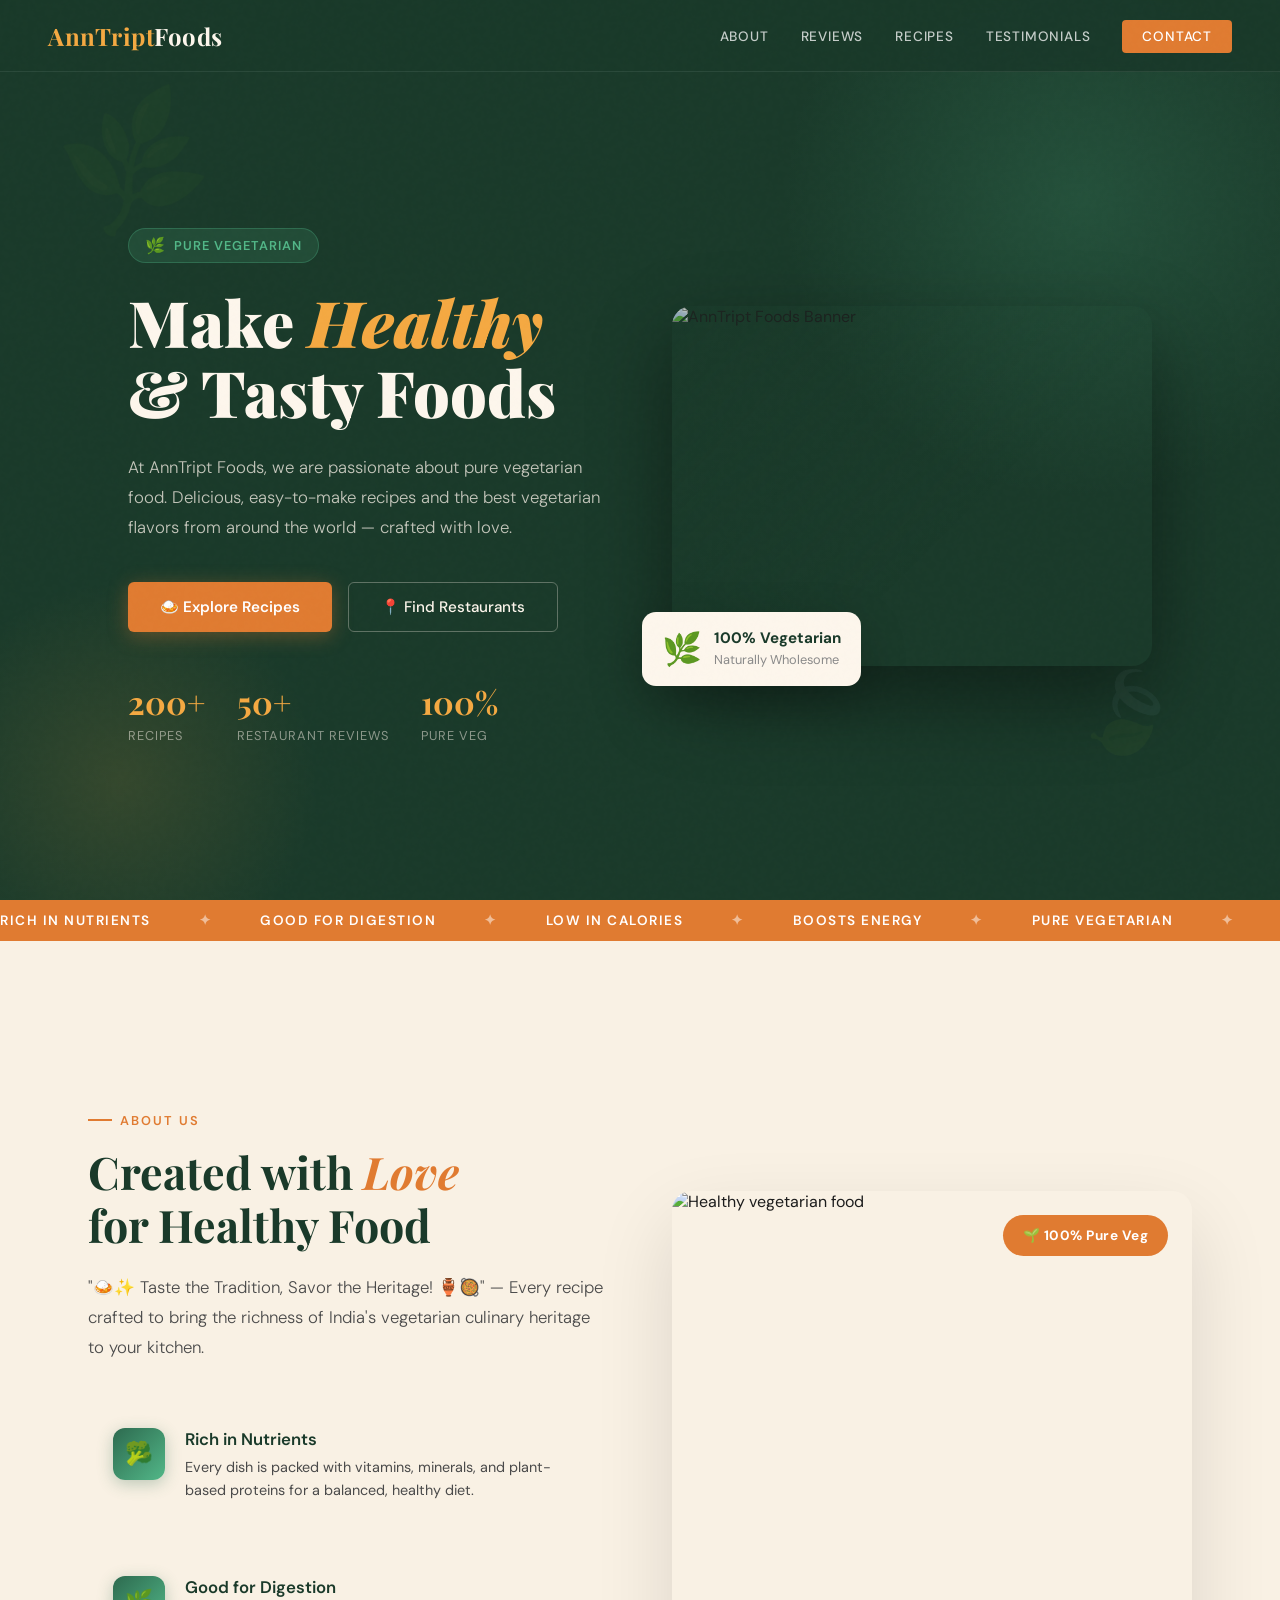
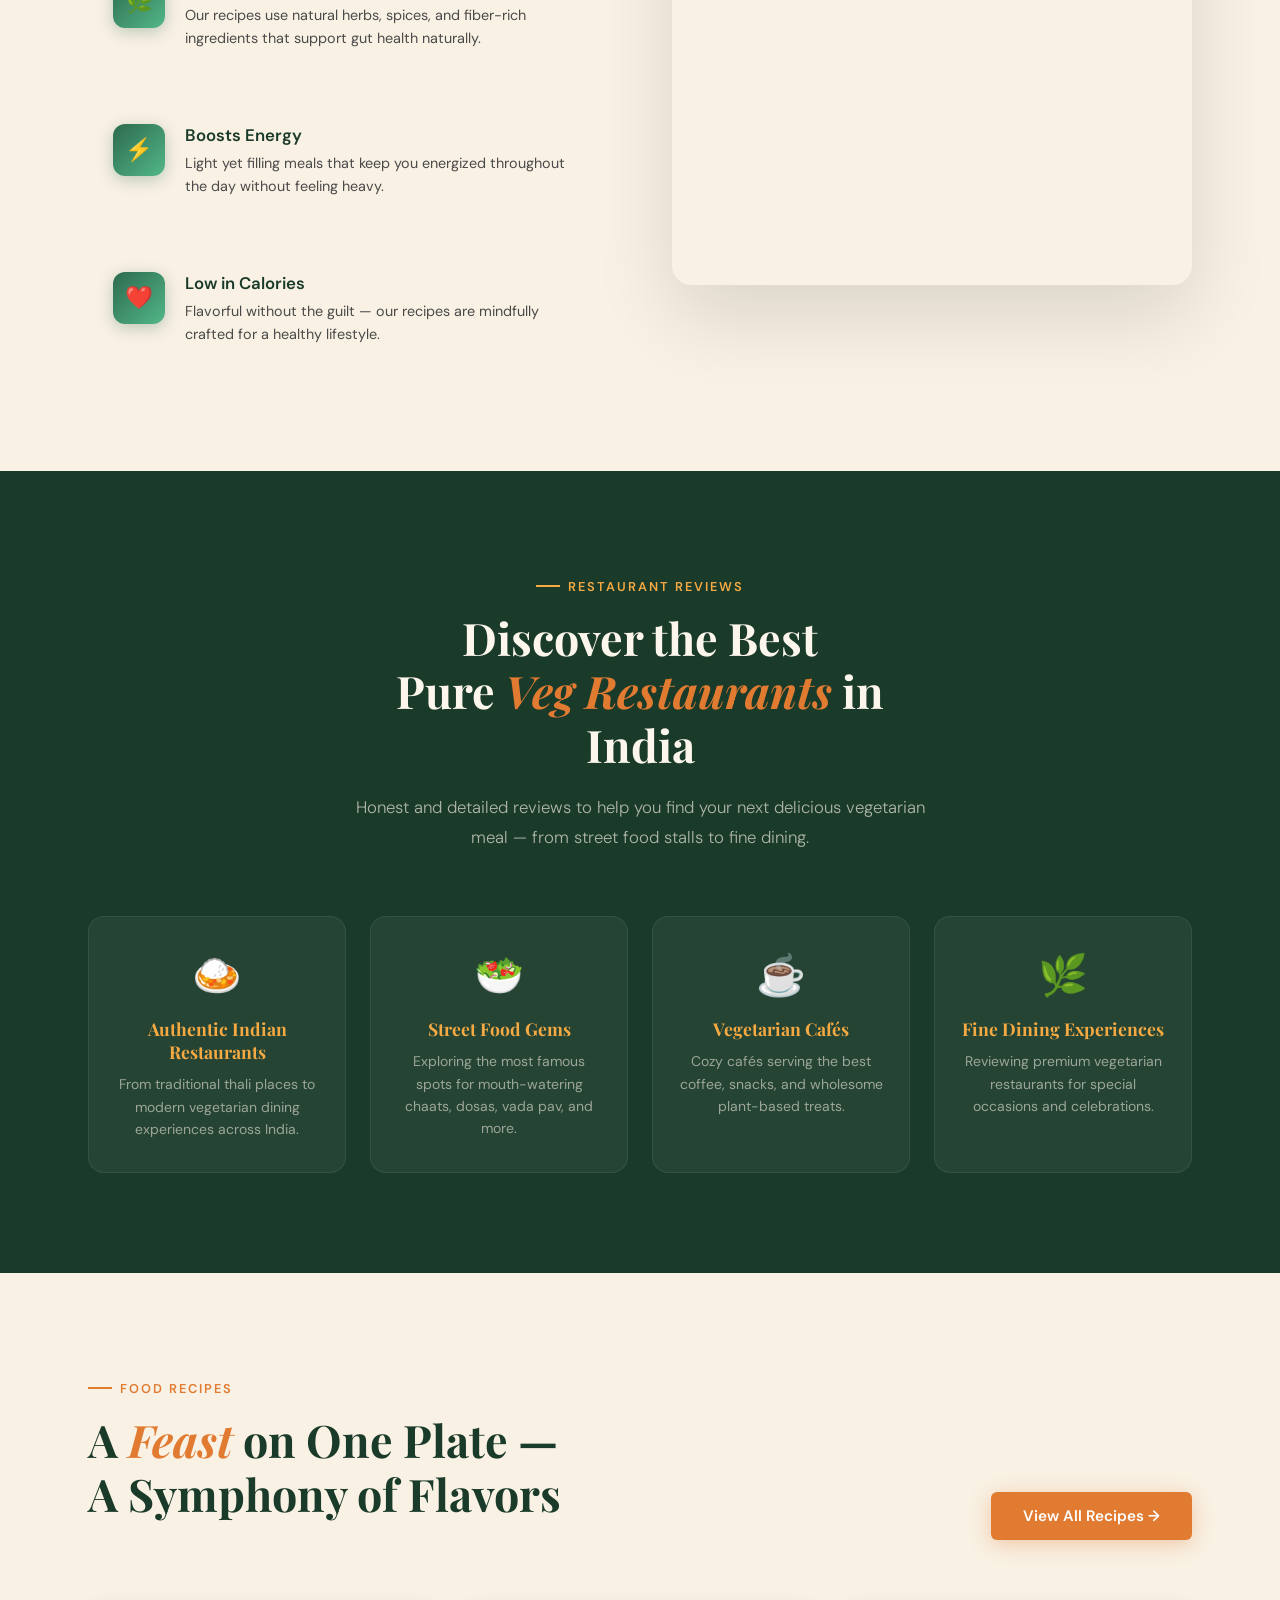
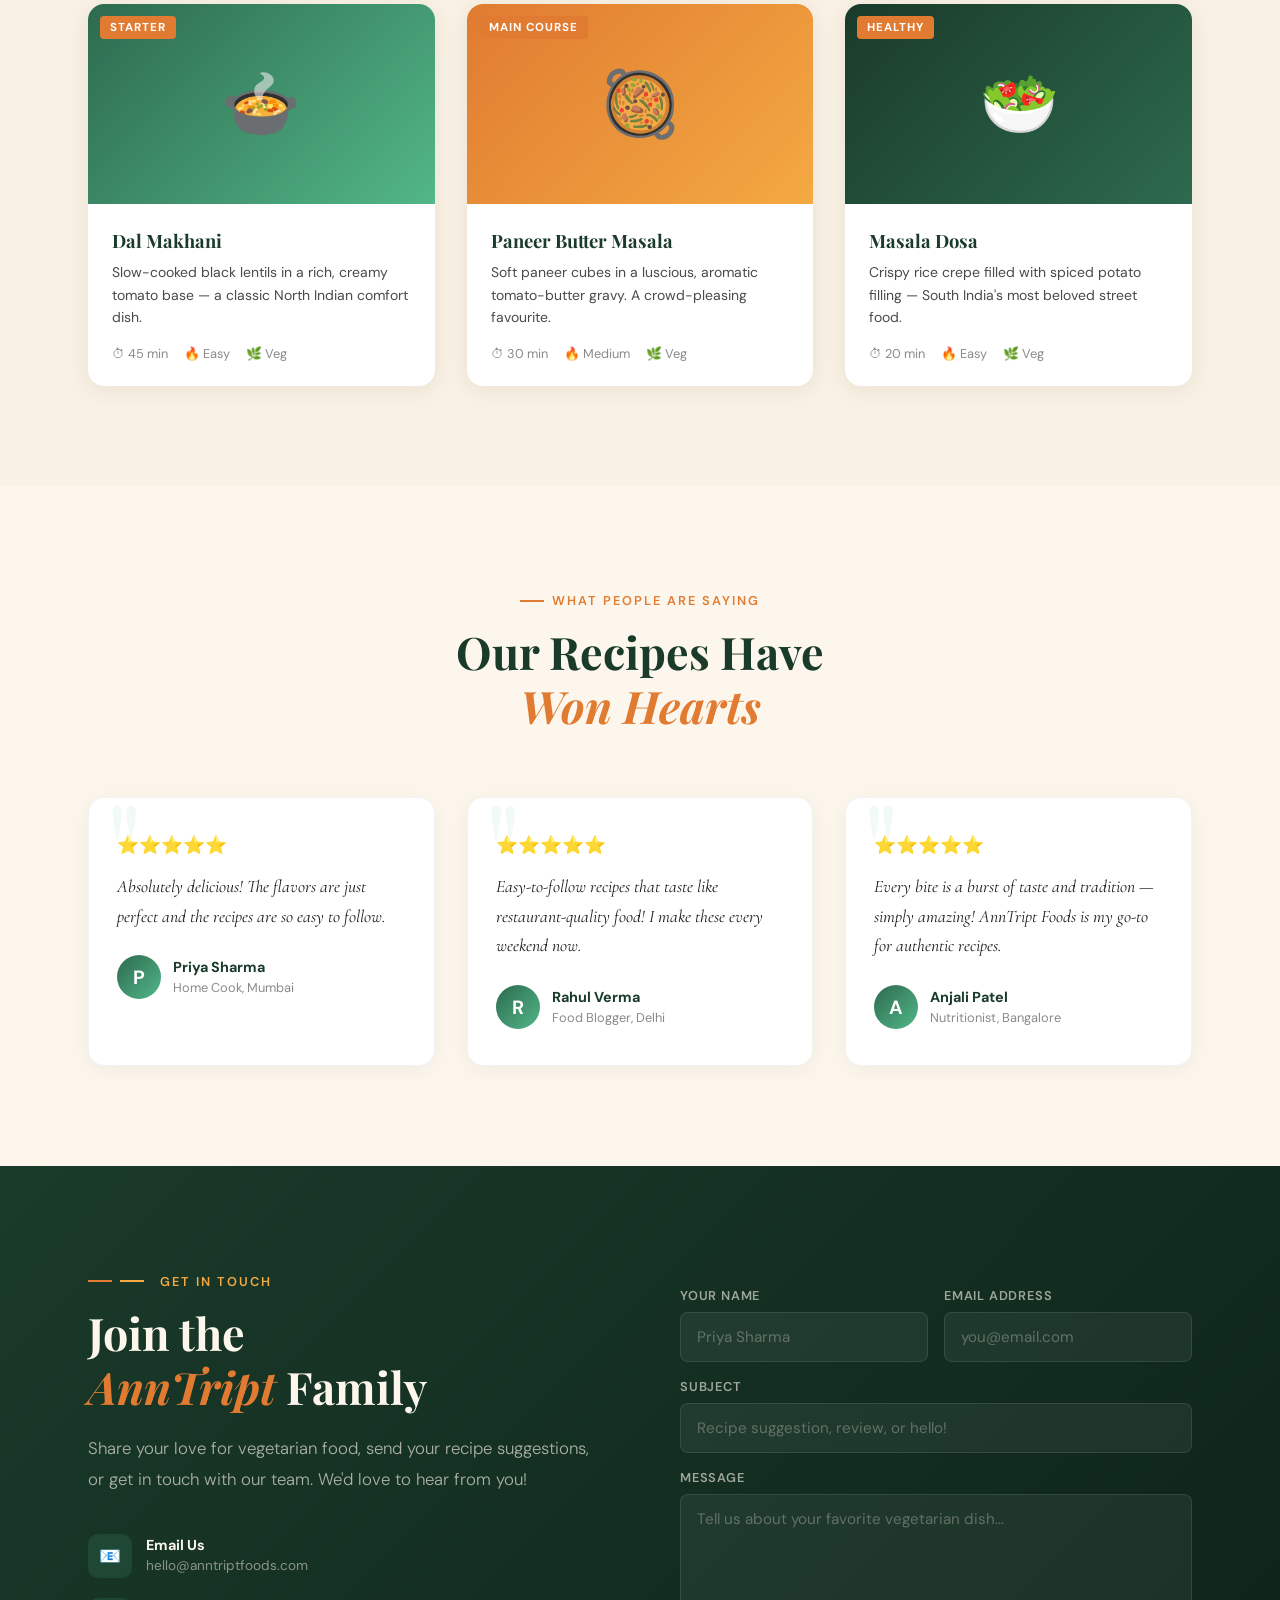
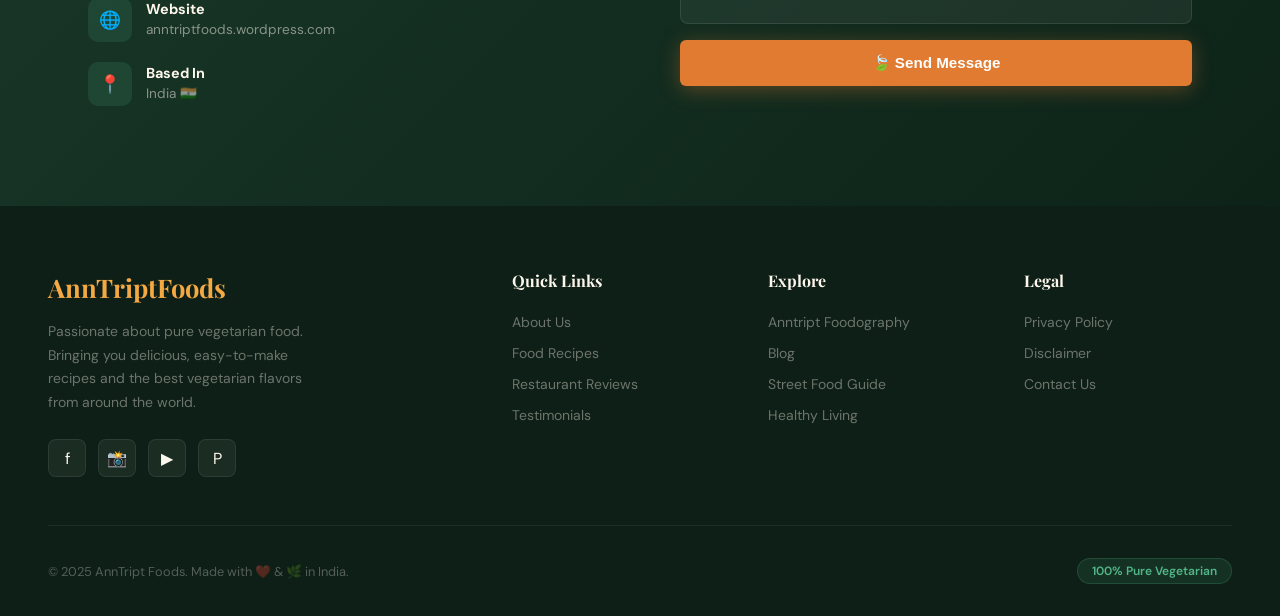
==== anntriptfoods.html @ f72f8648 "Add files via upload" ====
<!DOCTYPE html>
<html lang="en">
<head>
  <meta charset="UTF-8" />
  <meta name="viewport" content="width=device-width, initial-scale=1.0"/>
  <title>AnnTript Foods – Make Healthy and Tasty Foods</title>
  <link href="https://fonts.googleapis.com/css2?family=Playfair+Display:ital,wght@0,400;0,700;0,900;1,400&family=DM+Sans:wght@300;400;500;600&family=Cormorant+Garamond:ital,wght@0,300;0,600;1,300&display=swap" rel="stylesheet"/>
  <style>
    :root {
      --green-deep:  #1a3a2a;
      --green-mid:   #2d6a4f;
      --green-light: #52b788;
      --saffron:     #e07b31;
      --turmeric:    #f4a942;
      --cream:       #fdf6ec;
      --ivory:       #f9f1e4;
      --brown:       #6b3f1e;
      --text-dark:   #1c1c1c;
      --text-mid:    #4a4a4a;
      --text-light:  #8a8a8a;
      --white:       #ffffff;
    }
    *, *::before, *::after { box-sizing: border-box; margin: 0; padding: 0; }
    html { scroll-behavior: smooth; }
    body { font-family: 'DM Sans', sans-serif; background: var(--cream); color: var(--text-dark); overflow-x: hidden; }
    body::before {
      content:''; position:fixed; inset:0;
      background-image: url("data:image/svg+xml,%3Csvg viewBox='0 0 200 200' xmlns='http://www.w3.org/2000/svg'%3E%3Cfilter id='n'%3E%3CfeTurbulence type='fractalNoise' baseFrequency='0.75' numOctaves='4' stitchTiles='stitch'/%3E%3C/filter%3E%3Crect width='100%25' height='100%25' filter='url(%23n)' opacity='0.03'/%3E%3C/svg%3E");
      pointer-events:none; z-index:1000; opacity:.4;
    }
    /* NAVBAR */
    nav { position:fixed; top:0; left:0; right:0; z-index:999; display:flex; align-items:center; justify-content:space-between; padding:0 48px; height:72px; background:rgba(26,58,42,0.96); backdrop-filter:blur(12px); border-bottom:1px solid rgba(255,255,255,0.08); transition:all .3s ease; }
    nav.scrolled { height:60px; background:rgba(26,58,42,0.99); box-shadow:0 4px 32px rgba(0,0,0,0.25); }
    .nav-logo { font-family:'Playfair Display',serif; font-size:1.5rem; font-weight:700; color:var(--turmeric); text-decoration:none; letter-spacing:.5px; }
    .nav-logo span { color:var(--cream); }
    .nav-links { display:flex; gap:32px; list-style:none; }
    .nav-links a { color:rgba(255,255,255,0.75); text-decoration:none; font-size:.85rem; font-weight:500; letter-spacing:.8px; text-transform:uppercase; position:relative; transition:color .25s; }
    .nav-links a::after { content:''; position:absolute; bottom:-4px; left:0; right:100%; height:1.5px; background:var(--turmeric); transition:right .3s ease; }
    .nav-links a:hover { color:var(--turmeric); }
    .nav-links a:hover::after { right:0; }
    .nav-cta { background:var(--saffron); color:var(--white) !important; padding:8px 20px; border-radius:4px; transition:background .25s !important; }
    .nav-cta:hover { background:var(--turmeric) !important; }
    .nav-cta::after { display:none !important; }
    .hamburger { display:none; flex-direction:column; gap:5px; cursor:pointer; }
    .hamburger span { display:block; width:24px; height:2px; background:var(--cream); transition:.3s; }
    .mobile-menu { display:none; position:fixed; top:72px; left:0; right:0; background:var(--green-deep); padding:24px 32px 32px; flex-direction:column; gap:16px; z-index:998; border-bottom:2px solid var(--saffron); }
    .mobile-menu.open { display:flex; }
    .mobile-menu a { color:var(--cream); text-decoration:none; font-size:1rem; font-weight:500; padding:8px 0; border-bottom:1px solid rgba(255,255,255,0.08); }
    /* HERO */
    #hero { min-height:100vh; background:var(--green-deep); display:flex; align-items:center; position:relative; overflow:hidden; padding-top:72px; }
    .hero-bg-circle { position:absolute; border-radius:50%; pointer-events:none; }
    .hero-bg-circle.c1 { width:600px; height:600px; background:radial-gradient(circle,rgba(82,183,136,0.18) 0%,transparent 70%); top:-100px; right:-100px; }
    .hero-bg-circle.c2 { width:400px; height:400px; background:radial-gradient(circle,rgba(244,169,66,0.12) 0%,transparent 70%); bottom:-80px; left:-80px; }
    .leaf-deco { position:absolute; font-size:7rem; opacity:.05; user-select:none; pointer-events:none; }
    .leaf-deco.l1 { top:10%; left:5%; transform:rotate(-20deg); }
    .leaf-deco.l2 { bottom:15%; right:8%; transform:rotate(15deg); font-size:5rem; }
    .hero-inner { max-width:1200px; margin:0 auto; padding:80px 48px; display:grid; grid-template-columns:1fr 1fr; gap:64px; align-items:center; }
    .hero-tag { display:inline-flex; align-items:center; gap:8px; background:rgba(82,183,136,0.15); border:1px solid rgba(82,183,136,0.3); color:var(--green-light); padding:6px 16px; border-radius:100px; font-size:.8rem; font-weight:600; letter-spacing:1px; text-transform:uppercase; margin-bottom:24px; animation:fadeSlideUp .6s ease both; }
    .hero-tag::before { content:'🌿'; font-size:1rem; }
    .hero-title { font-family:'Playfair Display',serif; font-size:clamp(2.8rem,5vw,4.2rem); font-weight:900; color:var(--cream); line-height:1.1; margin-bottom:24px; animation:fadeSlideUp .7s .15s ease both; }
    .hero-title .accent { color:var(--turmeric); font-style:italic; }
    .hero-desc { font-size:1.05rem; line-height:1.8; color:rgba(253,246,236,0.75); max-width:480px; margin-bottom:40px; animation:fadeSlideUp .7s .3s ease both; font-weight:300; }
    .hero-btns { display:flex; gap:16px; flex-wrap:wrap; animation:fadeSlideUp .7s .45s ease both; }
    .btn-primary { display:inline-flex; align-items:center; gap:8px; background:var(--saffron); color:var(--white); padding:14px 32px; border-radius:6px; font-size:.95rem; font-weight:600; text-decoration:none; border:none; cursor:pointer; transition:background .25s,transform .2s,box-shadow .25s; box-shadow:0 4px 20px rgba(224,123,49,0.35); }
    .btn-primary:hover { background:var(--turmeric); transform:translateY(-2px); box-shadow:0 8px 28px rgba(244,169,66,0.4); }
    .btn-outline { display:inline-flex; align-items:center; gap:8px; background:transparent; color:var(--cream); padding:14px 32px; border-radius:6px; font-size:.95rem; font-weight:500; text-decoration:none; border:1.5px solid rgba(253,246,236,0.3); cursor:pointer; transition:.25s; }
    .btn-outline:hover { border-color:var(--turmeric); color:var(--turmeric); transform:translateY(-2px); }
    .hero-stats { display:flex; gap:32px; margin-top:48px; animation:fadeSlideUp .7s .6s ease both; }
    .stat { display:flex; flex-direction:column; gap:4px; }
    .stat-num { font-family:'Playfair Display',serif; font-size:2rem; font-weight:700; color:var(--turmeric); }
    .stat-label { font-size:.8rem; color:rgba(253,246,236,0.5); text-transform:uppercase; letter-spacing:1px; }
    .hero-visual { position:relative; animation:fadeSlideRight .8s .3s ease both; }
    .hero-img-wrap { position:relative; border-radius:20px; overflow:hidden; box-shadow:0 32px 80px rgba(0,0,0,0.4); aspect-ratio:4/3; }
    .hero-img-wrap img { width:100%; height:100%; object-fit:cover; transition:transform 6s ease; }
    .hero-img-wrap:hover img { transform:scale(1.04); }
    .hero-img-overlay { position:absolute; inset:0; background:linear-gradient(135deg,rgba(26,58,42,0.3) 0%,transparent 60%); }
    .hero-float-card { position:absolute; bottom:-20px; left:-30px; background:var(--cream); border-radius:14px; padding:16px 20px; box-shadow:0 16px 48px rgba(0,0,0,0.2); display:flex; align-items:center; gap:12px; animation:float 4s ease-in-out infinite; }
    .hero-float-card .emoji { font-size:2rem; }
    .hero-float-card .card-text strong { display:block; font-size:.95rem; color:var(--green-deep); }
    .hero-float-card .card-text span { font-size:.8rem; color:var(--text-light); }
    /* MARQUEE */
    .marquee-bar { background:var(--saffron); padding:12px 0; overflow:hidden; }
    .marquee-track { display:flex; gap:48px; white-space:nowrap; animation:marquee 20s linear infinite; }
    .marquee-track span { font-size:.85rem; font-weight:600; letter-spacing:1.5px; text-transform:uppercase; color:var(--white); flex-shrink:0; }
    .marquee-track .dot { color:rgba(255,255,255,0.5); }
    @keyframes marquee { 0%{transform:translateX(0)} 100%{transform:translateX(-50%)} }
    /* SECTIONS */
    section { position:relative; }
    .section-wrap { max-width:1200px; margin:0 auto; padding:100px 48px; }
    .section-tag { display:inline-flex; align-items:center; gap:8px; color:var(--saffron); font-size:.8rem; font-weight:600; letter-spacing:2px; text-transform:uppercase; margin-bottom:16px; }
    .section-tag::before { content:''; display:block; width:24px; height:2px; background:var(--saffron); }
    .section-title { font-family:'Playfair Display',serif; font-size:clamp(2rem,3.5vw,2.8rem); font-weight:700; line-height:1.2; color:var(--green-deep); margin-bottom:20px; }
    .section-title em { color:var(--saffron); font-style:italic; }
    .section-desc { font-size:1.05rem; line-height:1.8; color:var(--text-mid); max-width:600px; font-weight:300; }
    /* FEATURES */
    #features { background:var(--ivory); }
    .features-grid { display:grid; grid-template-columns:1fr 1fr; gap:64px; align-items:center; margin-top:64px; }
    .features-list { display:flex; flex-direction:column; gap:24px; }
    .feature-item { display:flex; gap:20px; align-items:flex-start; padding:24px; border-radius:12px; border:1.5px solid transparent; cursor:pointer; transition:.3s; background:transparent; }
    .feature-item:hover { background:var(--white); border-color:rgba(82,183,136,0.25); box-shadow:0 8px 32px rgba(0,0,0,0.06); transform:translateX(8px); }
    .feature-icon { width:52px; height:52px; border-radius:12px; background:linear-gradient(135deg,var(--green-mid),var(--green-light)); display:flex; align-items:center; justify-content:center; font-size:1.4rem; flex-shrink:0; box-shadow:0 4px 16px rgba(45,106,79,0.3); }
    .feature-text strong { display:block; font-size:1.05rem; font-weight:600; color:var(--green-deep); margin-bottom:6px; }
    .feature-text p { font-size:.9rem; color:var(--text-mid); line-height:1.6; }
    .features-image-wrap { position:relative; border-radius:20px; overflow:hidden; aspect-ratio:3/4; box-shadow:0 32px 80px rgba(0,0,0,0.12); }
    .features-image-wrap img { width:100%; height:100%; object-fit:cover; }
    .features-badge { position:absolute; top:24px; right:24px; background:var(--saffron); color:var(--white); padding:12px 20px; border-radius:100px; font-size:.85rem; font-weight:700; letter-spacing:.5px; }
    /* COVERS */
    #covers { background:var(--green-deep); }
    #covers .section-title { color:var(--cream); }
    #covers .section-tag { color:var(--turmeric); }
    #covers .section-tag::before { background:var(--turmeric); }
    #covers .section-desc { color:rgba(253,246,236,0.65); }
    .covers-grid { display:grid; grid-template-columns:repeat(4,1fr); gap:24px; margin-top:64px; }
    .cover-card { border-radius:16px; overflow:hidden; background:rgba(255,255,255,0.05); border:1px solid rgba(255,255,255,0.08); padding:32px 24px; text-align:center; transition:.3s; cursor:pointer; }
    .cover-card:hover { background:rgba(255,255,255,0.1); border-color:rgba(244,169,66,0.4); transform:translateY(-8px); box-shadow:0 24px 48px rgba(0,0,0,0.3); }
    .cover-emoji { font-size:2.5rem; margin-bottom:16px; display:block; }
    .cover-card h3 { font-family:'Playfair Display',serif; font-size:1.1rem; color:var(--turmeric); margin-bottom:10px; }
    .cover-card p { font-size:.875rem; color:rgba(253,246,236,0.55); line-height:1.6; }
    /* TESTIMONIALS */
    #testimonials { background:var(--cream); }
    .testimonials-grid { display:grid; grid-template-columns:repeat(3,1fr); gap:32px; margin-top:64px; }
    .testimonial-card { background:var(--white); border-radius:16px; padding:36px 28px; border:1.5px solid rgba(26,58,42,0.06); box-shadow:0 4px 24px rgba(0,0,0,0.05); transition:.3s; position:relative; overflow:hidden; }
    .testimonial-card::before { content:'"'; font-family:'Playfair Display',serif; font-size:8rem; color:var(--green-light); opacity:.08; position:absolute; top:-16px; left:16px; line-height:1; pointer-events:none; }
    .testimonial-card:hover { transform:translateY(-6px); box-shadow:0 16px 48px rgba(0,0,0,0.1); border-color:rgba(82,183,136,0.3); }
    .stars { color:var(--saffron); font-size:1.1rem; margin-bottom:16px; }
    .testimonial-text { font-family:'Cormorant Garamond',serif; font-size:1.1rem; line-height:1.7; color:var(--text-dark); margin-bottom:24px; font-style:italic; }
    .testimonial-author { display:flex; align-items:center; gap:12px; }
    .author-avatar { width:44px; height:44px; border-radius:50%; background:linear-gradient(135deg,var(--green-mid),var(--green-light)); display:flex; align-items:center; justify-content:center; font-size:1.2rem; color:var(--white); font-weight:700; }
    .author-info strong { display:block; font-size:.9rem; color:var(--green-deep); }
    .author-info span { font-size:.8rem; color:var(--text-light); }
    /* RECIPES */
    #recipes { background:var(--ivory); }
    .recipes-grid { display:grid; grid-template-columns:repeat(3,1fr); gap:32px; margin-top:64px; }
    .recipe-card { border-radius:16px; overflow:hidden; background:var(--white); box-shadow:0 4px 24px rgba(0,0,0,0.07); transition:.3s; cursor:pointer; }
    .recipe-card:hover { transform:translateY(-8px); box-shadow:0 24px 56px rgba(0,0,0,0.12); }
    .recipe-img { height:200px; overflow:hidden; position:relative; background:linear-gradient(135deg,var(--green-mid),var(--green-light)); display:flex; align-items:center; justify-content:center; font-size:4rem; }
    .recipe-img .tag { position:absolute; top:12px; left:12px; background:var(--saffron); color:var(--white); font-size:.72rem; font-weight:700; letter-spacing:1px; text-transform:uppercase; padding:4px 10px; border-radius:4px; }
    .recipe-body { padding:24px; }
    .recipe-body h3 { font-family:'Playfair Display',serif; font-size:1.15rem; color:var(--green-deep); margin-bottom:8px; }
    .recipe-body p { font-size:.875rem; color:var(--text-mid); line-height:1.6; margin-bottom:16px; }
    .recipe-meta { display:flex; gap:16px; }
    .recipe-meta span { font-size:.8rem; color:var(--text-light); display:flex; align-items:center; gap:4px; }
    /* CONTACT */
    #contact { background:linear-gradient(135deg,var(--green-deep) 0%,#0d2318 100%); }
    .contact-inner { display:grid; grid-template-columns:1fr 1fr; gap:80px; align-items:center; }
    .contact-left .section-title { color:var(--cream); }
    .contact-left .section-desc { color:rgba(253,246,236,0.65); margin-bottom:40px; }
    .contact-form { display:flex; flex-direction:column; gap:16px; }
    .form-row { display:grid; grid-template-columns:1fr 1fr; gap:16px; }
    .form-group { display:flex; flex-direction:column; gap:8px; }
    .form-group label { font-size:.8rem; font-weight:600; color:rgba(253,246,236,0.6); letter-spacing:.8px; text-transform:uppercase; }
    .form-group input, .form-group textarea { background:rgba(255,255,255,0.06); border:1.5px solid rgba(255,255,255,0.1); color:var(--cream); padding:14px 16px; border-radius:8px; font-family:'DM Sans',sans-serif; font-size:.95rem; outline:none; transition:.25s; resize:none; }
    .form-group input::placeholder, .form-group textarea::placeholder { color:rgba(253,246,236,0.3); }
    .form-group input:focus, .form-group textarea:focus { border-color:var(--turmeric); background:rgba(255,255,255,0.09); }
    .form-success { display:none; background:rgba(82,183,136,0.15); border:1px solid var(--green-light); color:var(--green-light); padding:14px 20px; border-radius:8px; font-size:.95rem; text-align:center; }
    .contact-info { margin-top:40px; display:flex; flex-direction:column; gap:20px; }
    .contact-info-item { display:flex; align-items:center; gap:14px; }
    .contact-info-item .icon-wrap { width:44px; height:44px; border-radius:10px; background:rgba(82,183,136,0.15); display:flex; align-items:center; justify-content:center; font-size:1.1rem; flex-shrink:0; }
    .contact-info-item strong { display:block; color:var(--cream); font-size:.9rem; }
    .contact-info-item span { color:rgba(253,246,236,0.5); font-size:.85rem; }
    /* FOOTER */
    footer { background:#0d1f16; padding:64px 48px 32px; }
    .footer-inner { max-width:1200px; margin:0 auto; display:grid; grid-template-columns:2fr 1fr 1fr 1fr; gap:48px; padding-bottom:48px; border-bottom:1px solid rgba(255,255,255,0.07); }
    .footer-brand .logo { font-family:'Playfair Display',serif; font-size:1.6rem; font-weight:700; color:var(--turmeric); display:block; margin-bottom:16px; text-decoration:none; }
    .footer-brand p { color:rgba(253,246,236,0.4); font-size:.875rem; line-height:1.7; max-width:280px; }
    .footer-social { display:flex; gap:12px; margin-top:24px; }
    .social-btn { width:38px; height:38px; border-radius:8px; background:rgba(255,255,255,0.06); display:flex; align-items:center; justify-content:center; font-size:1rem; text-decoration:none; border:1px solid rgba(255,255,255,0.08); transition:.25s; color:var(--cream); }
    .social-btn:hover { background:var(--saffron); border-color:var(--saffron); }
    .footer-col h4 { font-family:'Playfair Display',serif; color:var(--cream); font-size:1rem; margin-bottom:20px; }
    .footer-col ul { list-style:none; display:flex; flex-direction:column; gap:10px; }
    .footer-col ul a { color:rgba(253,246,236,0.4); text-decoration:none; font-size:.875rem; transition:.2s; }
    .footer-col ul a:hover { color:var(--turmeric); }
    .footer-bottom { max-width:1200px; margin:0 auto; padding-top:32px; display:flex; align-items:center; justify-content:space-between; }
    .footer-bottom p { color:rgba(253,246,236,0.3); font-size:.8rem; }
    .footer-badge { background:rgba(82,183,136,0.12); border:1px solid rgba(82,183,136,0.2); color:var(--green-light); padding:4px 14px; border-radius:100px; font-size:.75rem; font-weight:600; }
    /* SCROLL REVEAL */
    .reveal { opacity:0; transform:translateY(36px); transition:opacity .7s ease,transform .7s ease; }
    .reveal.visible { opacity:1; transform:translateY(0); }
    /* ANIMATIONS */
    @keyframes fadeSlideUp { from{opacity:0;transform:translateY(24px)} to{opacity:1;transform:translateY(0)} }
    @keyframes fadeSlideRight { from{opacity:0;transform:translateX(32px)} to{opacity:1;transform:translateX(0)} }
    @keyframes float { 0%,100%{transform:translateY(0)} 50%{transform:translateY(-10px)} }
    /* RESPONSIVE */
    @media(max-width:1024px){ .covers-grid{grid-template-columns:repeat(2,1fr);} }
    @media(max-width:900px){
      nav{padding:0 24px;} .nav-links{display:none;} .hamburger{display:flex;}
      .hero-inner{grid-template-columns:1fr;gap:48px;padding:48px 24px;}
      .hero-visual{max-width:500px;margin:0 auto;width:100%;}
      .features-grid{grid-template-columns:1fr;} .features-image-wrap{aspect-ratio:16/9;}
      .testimonials-grid{grid-template-columns:1fr;} .recipes-grid{grid-template-columns:1fr 1fr;}
      .contact-inner{grid-template-columns:1fr;gap:48px;} .footer-inner{grid-template-columns:1fr 1fr;}
      .section-wrap{padding:72px 24px;}
    }
    @media(max-width:600px){
      .covers-grid{grid-template-columns:1fr;} .recipes-grid{grid-template-columns:1fr;}
      .footer-inner{grid-template-columns:1fr;} .form-row{grid-template-columns:1fr;}
      .hero-stats{flex-wrap:wrap;gap:20px;} footer{padding:48px 24px 24px;}
      .footer-bottom{flex-direction:column;gap:12px;text-align:center;}
    }
  </style>
</head>
<body>

  <nav id="navbar">
    <a class="nav-logo" href="#hero">AnnTript<span>Foods</span></a>
    <ul class="nav-links">
      <li><a href="#features">About</a></li>
      <li><a href="#covers">Reviews</a></li>
      <li><a href="#recipes">Recipes</a></li>
      <li><a href="#testimonials">Testimonials</a></li>
      <li><a href="#contact" class="nav-cta">Contact</a></li>
    </ul>
    <div class="hamburger" id="hamburger" onclick="toggleMenu()">
      <span></span><span></span><span></span>
    </div>
  </nav>
  <div class="mobile-menu" id="mobileMenu">
    <a href="#features" onclick="toggleMenu()">About Us</a>
    <a href="#covers" onclick="toggleMenu()">Restaurant Reviews</a>
    <a href="#recipes" onclick="toggleMenu()">Food Recipes</a>
    <a href="#testimonials" onclick="toggleMenu()">Testimonials</a>
    <a href="#contact" onclick="toggleMenu()">Contact</a>
  </div>

  <section id="hero">
    <div class="hero-bg-circle c1"></div>
    <div class="hero-bg-circle c2"></div>
    <div class="leaf-deco l1">🌿</div>
    <div class="leaf-deco l2">🍃</div>
    <div class="hero-inner">
      <div class="hero-content">
        <div class="hero-tag">Pure Vegetarian</div>
        <h1 class="hero-title">Make <span class="accent">Healthy</span><br>&amp; Tasty Foods</h1>
        <p class="hero-desc">At AnnTript Foods, we are passionate about pure vegetarian food. Delicious, easy-to-make recipes and the best vegetarian flavors from around the world — crafted with love.</p>
        <div class="hero-btns">
          <a href="#recipes" class="btn-primary">🍛 Explore Recipes</a>
          <a href="#covers" class="btn-outline">📍 Find Restaurants</a>
        </div>
        <div class="hero-stats">
          <div class="stat"><span class="stat-num">200+</span><span class="stat-label">Recipes</span></div>
          <div class="stat"><span class="stat-num">50+</span><span class="stat-label">Restaurant Reviews</span></div>
          <div class="stat"><span class="stat-num">100%</span><span class="stat-label">Pure Veg</span></div>
        </div>
      </div>
      <div class="hero-visual">
        <div class="hero-img-wrap">
          <img src="https://anntriptfoods.wordpress.com/wp-content/uploads/2025/03/dallc2b7e-2025-03-15-01.17.07-a-vibrant-and-welcoming-website-banner-for-anntript-foods-a-pure-vegetarian-food-site.-the-image-features-a-variety-of-colorful-vegetarian-dishes--1.webp" alt="AnnTript Foods Banner" onerror="this.src='https://images.unsplash.com/photo-1512621776951-a57141f2eefd?w=800&q=80';this.onerror=null"/>
          <div class="hero-img-overlay"></div>
        </div>
        <div class="hero-float-card">
          <span class="emoji">🌿</span>
          <div class="card-text"><strong>100% Vegetarian</strong><span>Naturally Wholesome</span></div>
        </div>
      </div>
    </div>
  </section>

  <div class="marquee-bar" aria-hidden="true">
    <div class="marquee-track">
      <span>Rich in Nutrients</span><span class="dot">✦</span>
      <span>Good for Digestion</span><span class="dot">✦</span>
      <span>Low in Calories</span><span class="dot">✦</span>
      <span>Boosts Energy</span><span class="dot">✦</span>
      <span>Pure Vegetarian</span><span class="dot">✦</span>
      <span>Made with Love</span><span class="dot">✦</span>
      <span>Authentic Flavors</span><span class="dot">✦</span>
      <span>Savor the Heritage</span><span class="dot">✦</span>
      <span>Rich in Nutrients</span><span class="dot">✦</span>
      <span>Good for Digestion</span><span class="dot">✦</span>
      <span>Low in Calories</span><span class="dot">✦</span>
      <span>Boosts Energy</span><span class="dot">✦</span>
      <span>Pure Vegetarian</span><span class="dot">✦</span>
      <span>Made with Love</span><span class="dot">✦</span>
      <span>Authentic Flavors</span><span class="dot">✦</span>
      <span>Savor the Heritage</span><span class="dot">✦</span>
    </div>
  </div>

  <section id="features">
    <div class="section-wrap">
      <div class="features-grid">
        <div>
          <div class="section-tag reveal">About Us</div>
          <h2 class="section-title reveal">Created with <em>Love</em><br>for Healthy Food</h2>
          <p class="section-desc reveal">"🍛✨ Taste the Tradition, Savor the Heritage! 🏺🥘" — Every recipe crafted to bring the richness of India's vegetarian culinary heritage to your kitchen.</p>
          <div class="features-list" style="margin-top:40px">
            <div class="feature-item reveal">
              <div class="feature-icon">🥦</div>
              <div class="feature-text"><strong>Rich in Nutrients</strong><p>Every dish is packed with vitamins, minerals, and plant-based proteins for a balanced, healthy diet.</p></div>
            </div>
            <div class="feature-item reveal">
              <div class="feature-icon">🌿</div>
              <div class="feature-text"><strong>Good for Digestion</strong><p>Our recipes use natural herbs, spices, and fiber-rich ingredients that support gut health naturally.</p></div>
            </div>
            <div class="feature-item reveal">
              <div class="feature-icon">⚡</div>
              <div class="feature-text"><strong>Boosts Energy</strong><p>Light yet filling meals that keep you energized throughout the day without feeling heavy.</p></div>
            </div>
            <div class="feature-item reveal">
              <div class="feature-icon">❤️</div>
              <div class="feature-text"><strong>Low in Calories</strong><p>Flavorful without the guilt — our recipes are mindfully crafted for a healthy lifestyle.</p></div>
            </div>
          </div>
        </div>
        <div class="features-image-wrap reveal">
          <img src="https://anntriptfoods.wordpress.com/wp-content/uploads/2025/03/gemini_generated_image_6t33wa6t33wa6t33-1.jpg" alt="Healthy vegetarian food" onerror="this.src='https://images.unsplash.com/photo-1543362906-acfc16c67564?w=600&q=80';this.onerror=null"/>
          <div class="features-badge">🌱 100% Pure Veg</div>
        </div>
      </div>
    </div>
  </section>

  <section id="covers">
    <div class="section-wrap">
      <div style="text-align:center;max-width:600px;margin:0 auto">
        <div class="section-tag reveal" style="justify-content:center">Restaurant Reviews</div>
        <h2 class="section-title reveal">Discover the Best<br>Pure <em>Veg Restaurants</em> in India</h2>
        <p class="section-desc reveal" style="margin:0 auto">Honest and detailed reviews to help you find your next delicious vegetarian meal — from street food stalls to fine dining.</p>
      </div>
      <div class="covers-grid">
        <div class="cover-card reveal">
          <span class="cover-emoji">🍛</span>
          <h3>Authentic Indian Restaurants</h3>
          <p>From traditional thali places to modern vegetarian dining experiences across India.</p>
        </div>
        <div class="cover-card reveal">
          <span class="cover-emoji">🥗</span>
          <h3>Street Food Gems</h3>
          <p>Exploring the most famous spots for mouth-watering chaats, dosas, vada pav, and more.</p>
        </div>
        <div class="cover-card reveal">
          <span class="cover-emoji">☕</span>
          <h3>Vegetarian Cafés</h3>
          <p>Cozy cafés serving the best coffee, snacks, and wholesome plant-based treats.</p>
        </div>
        <div class="cover-card reveal">
          <span class="cover-emoji">🌿</span>
          <h3>Fine Dining Experiences</h3>
          <p>Reviewing premium vegetarian restaurants for special occasions and celebrations.</p>
        </div>
      </div>
    </div>
  </section>

  <section id="recipes">
    <div class="section-wrap">
      <div style="display:flex;justify-content:space-between;align-items:flex-end;flex-wrap:wrap;gap:24px">
        <div>
          <div class="section-tag reveal">Food Recipes</div>
          <h2 class="section-title reveal">A <em>Feast</em> on One Plate —<br>A Symphony of Flavors</h2>
        </div>
        <a href="#contact" class="btn-primary reveal">View All Recipes →</a>
      </div>
      <div class="recipes-grid">
        <div class="recipe-card reveal">
          <div class="recipe-img">🍲<span class="tag">Starter</span></div>
          <div class="recipe-body">
            <h3>Dal Makhani</h3>
            <p>Slow-cooked black lentils in a rich, creamy tomato base — a classic North Indian comfort dish.</p>
            <div class="recipe-meta"><span>⏱ 45 min</span><span>🔥 Easy</span><span>🌿 Veg</span></div>
          </div>
        </div>
        <div class="recipe-card reveal">
          <div class="recipe-img" style="background:linear-gradient(135deg,#e07b31,#f4a942)">🥘<span class="tag">Main Course</span></div>
          <div class="recipe-body">
            <h3>Paneer Butter Masala</h3>
            <p>Soft paneer cubes in a luscious, aromatic tomato-butter gravy. A crowd-pleasing favourite.</p>
            <div class="recipe-meta"><span>⏱ 30 min</span><span>🔥 Medium</span><span>🌿 Veg</span></div>
          </div>
        </div>
        <div class="recipe-card reveal">
          <div class="recipe-img" style="background:linear-gradient(135deg,#1a3a2a,#2d6a4f)">🥗<span class="tag">Healthy</span></div>
          <div class="recipe-body">
            <h3>Masala Dosa</h3>
            <p>Crispy rice crepe filled with spiced potato filling — South India's most beloved street food.</p>
            <div class="recipe-meta"><span>⏱ 20 min</span><span>🔥 Easy</span><span>🌿 Veg</span></div>
          </div>
        </div>
      </div>
    </div>
  </section>

  <section id="testimonials">
    <div class="section-wrap">
      <div style="text-align:center;max-width:600px;margin:0 auto">
        <div class="section-tag reveal" style="justify-content:center">What People Are Saying</div>
        <h2 class="section-title reveal">Our Recipes Have<br><em>Won Hearts</em></h2>
      </div>
      <div class="testimonials-grid">
        <div class="testimonial-card reveal">
          <div class="stars">⭐⭐⭐⭐⭐</div>
          <p class="testimonial-text">Absolutely delicious! The flavors are just perfect and the recipes are so easy to follow.</p>
          <div class="testimonial-author">
            <div class="author-avatar">P</div>
            <div class="author-info"><strong>Priya Sharma</strong><span>Home Cook, Mumbai</span></div>
          </div>
        </div>
        <div class="testimonial-card reveal">
          <div class="stars">⭐⭐⭐⭐⭐</div>
          <p class="testimonial-text">Easy-to-follow recipes that taste like restaurant-quality food! I make these every weekend now.</p>
          <div class="testimonial-author">
            <div class="author-avatar">R</div>
            <div class="author-info"><strong>Rahul Verma</strong><span>Food Blogger, Delhi</span></div>
          </div>
        </div>
        <div class="testimonial-card reveal">
          <div class="stars">⭐⭐⭐⭐⭐</div>
          <p class="testimonial-text">Every bite is a burst of taste and tradition — simply amazing! AnnTript Foods is my go-to for authentic recipes.</p>
          <div class="testimonial-author">
            <div class="author-avatar">A</div>
            <div class="author-info"><strong>Anjali Patel</strong><span>Nutritionist, Bangalore</span></div>
          </div>
        </div>
      </div>
    </div>
  </section>

  <section id="contact">
    <div class="section-wrap">
      <div class="contact-inner">
        <div class="contact-left">
          <div class="section-tag reveal" style="color:var(--turmeric)"><span style="background:var(--turmeric);width:24px;height:2px;display:inline-block;vertical-align:middle;margin-right:8px"></span>Get In Touch</div>
          <h2 class="section-title reveal">Join the<br><em>AnnTript</em> Family</h2>
          <p class="section-desc reveal">Share your love for vegetarian food, send your recipe suggestions, or get in touch with our team. We'd love to hear from you!</p>
          <div class="contact-info reveal">
            <div class="contact-info-item">
              <div class="icon-wrap">📧</div>
              <div><strong>Email Us</strong><span>hello@anntriptfoods.com</span></div>
            </div>
            <div class="contact-info-item">
              <div class="icon-wrap">🌐</div>
              <div><strong>Website</strong><span>anntriptfoods.wordpress.com</span></div>
            </div>
            <div class="contact-info-item">
              <div class="icon-wrap">📍</div>
              <div><strong>Based In</strong><span>India 🇮🇳</span></div>
            </div>
          </div>
        </div>
        <div class="contact-form-wrap reveal">
          <form class="contact-form" id="contactForm" onsubmit="handleSubmit(event)">
            <div class="form-row">
              <div class="form-group"><label>Your Name</label><input type="text" placeholder="Priya Sharma" required/></div>
              <div class="form-group"><label>Email Address</label><input type="email" placeholder="you@email.com" required/></div>
            </div>
            <div class="form-group"><label>Subject</label><input type="text" placeholder="Recipe suggestion, review, or hello!"/></div>
            <div class="form-group"><label>Message</label><textarea rows="5" placeholder="Tell us about your favorite vegetarian dish..." required></textarea></div>
            <button type="submit" class="btn-primary" style="width:100%;justify-content:center">🍃 Send Message</button>
          </form>
          <div class="form-success" id="formSuccess">✅ Thank you! Your message has been sent. We'll get back to you soon! 🌿</div>
        </div>
      </div>
    </div>
  </section>

  <footer>
    <div class="footer-inner">
      <div class="footer-brand">
        <a class="logo" href="#hero">AnnTriptFoods</a>
        <p>Passionate about pure vegetarian food. Bringing you delicious, easy-to-make recipes and the best vegetarian flavors from around the world.</p>
        <div class="footer-social">
          <a class="social-btn" href="#" title="Facebook">f</a>
          <a class="social-btn" href="#" title="Instagram">📸</a>
          <a class="social-btn" href="#" title="YouTube">▶</a>
          <a class="social-btn" href="#" title="Pinterest">P</a>
        </div>
      </div>
      <div class="footer-col"><h4>Quick Links</h4><ul><li><a href="#features">About Us</a></li><li><a href="#recipes">Food Recipes</a></li><li><a href="#covers">Restaurant Reviews</a></li><li><a href="#testimonials">Testimonials</a></li></ul></div>
      <div class="footer-col"><h4>Explore</h4><ul><li><a href="#">Anntript Foodography</a></li><li><a href="#">Blog</a></li><li><a href="#">Street Food Guide</a></li><li><a href="#">Healthy Living</a></li></ul></div>
      <div class="footer-col"><h4>Legal</h4><ul><li><a href="#">Privacy Policy</a></li><li><a href="#">Disclaimer</a></li><li><a href="#contact">Contact Us</a></li></ul></div>
    </div>
    <div class="footer-bottom">
      <p>© 2025 AnnTript Foods. Made with ❤️ &amp; 🌿 in India.</p>
      <span class="footer-badge">100% Pure Vegetarian</span>
    </div>
  </footer>

  <script>
    const navbar = document.getElementById('navbar');
    window.addEventListener('scroll', () => {
      navbar.classList.toggle('scrolled', window.scrollY > 60);
    });

    function toggleMenu() {
      document.getElementById('mobileMenu').classList.toggle('open');
    }

    const reveals = document.querySelectorAll('.reveal');
    const observer = new IntersectionObserver((entries) => {
      entries.forEach((entry) => {
        if (entry.isIntersecting) {
          const siblings = [...entry.target.parentElement.querySelectorAll('.reveal')];
          const idx = siblings.indexOf(entry.target);
          entry.target.style.transitionDelay = (idx * 0.08) + 's';
          entry.target.classList.add('visible');
          observer.unobserve(entry.target);
        }
      });
    }, { threshold: 0.12, rootMargin: '0px 0px -48px 0px' });
    reveals.forEach(el => observer.observe(el));

    function handleSubmit(e) {
      e.preventDefault();
      const form = document.getElementById('contactForm');
      const success = document.getElementById('formSuccess');
      form.style.display = 'none';
      success.style.display = 'block';
      setTimeout(() => {
        form.style.display = 'flex';
        success.style.display = 'none';
        form.reset();
      }, 5000);
    }

    const sections = document.querySelectorAll('section[id]');
    const navLinks = document.querySelectorAll('.nav-links a');
    window.addEventListener('scroll', () => {
      let current = '';
      sections.forEach(sec => {
        if (window.scrollY >= sec.offsetTop - 120) current = sec.id;
      });
      navLinks.forEach(a => {
        a.style.color = a.getAttribute('href') === '#' + current ? 'var(--turmeric)' : '';
      });
    });

    window.addEventListener('scroll', () => {
      const y = window.scrollY;
      document.querySelector('.hero-bg-circle.c1').style.transform = 'translateY(' + (y * 0.2) + 'px)';
      document.querySelector('.hero-bg-circle.c2').style.transform = 'translateY(' + (-y * 0.15) + 'px)';
    });
  </script>
</body>
</html>
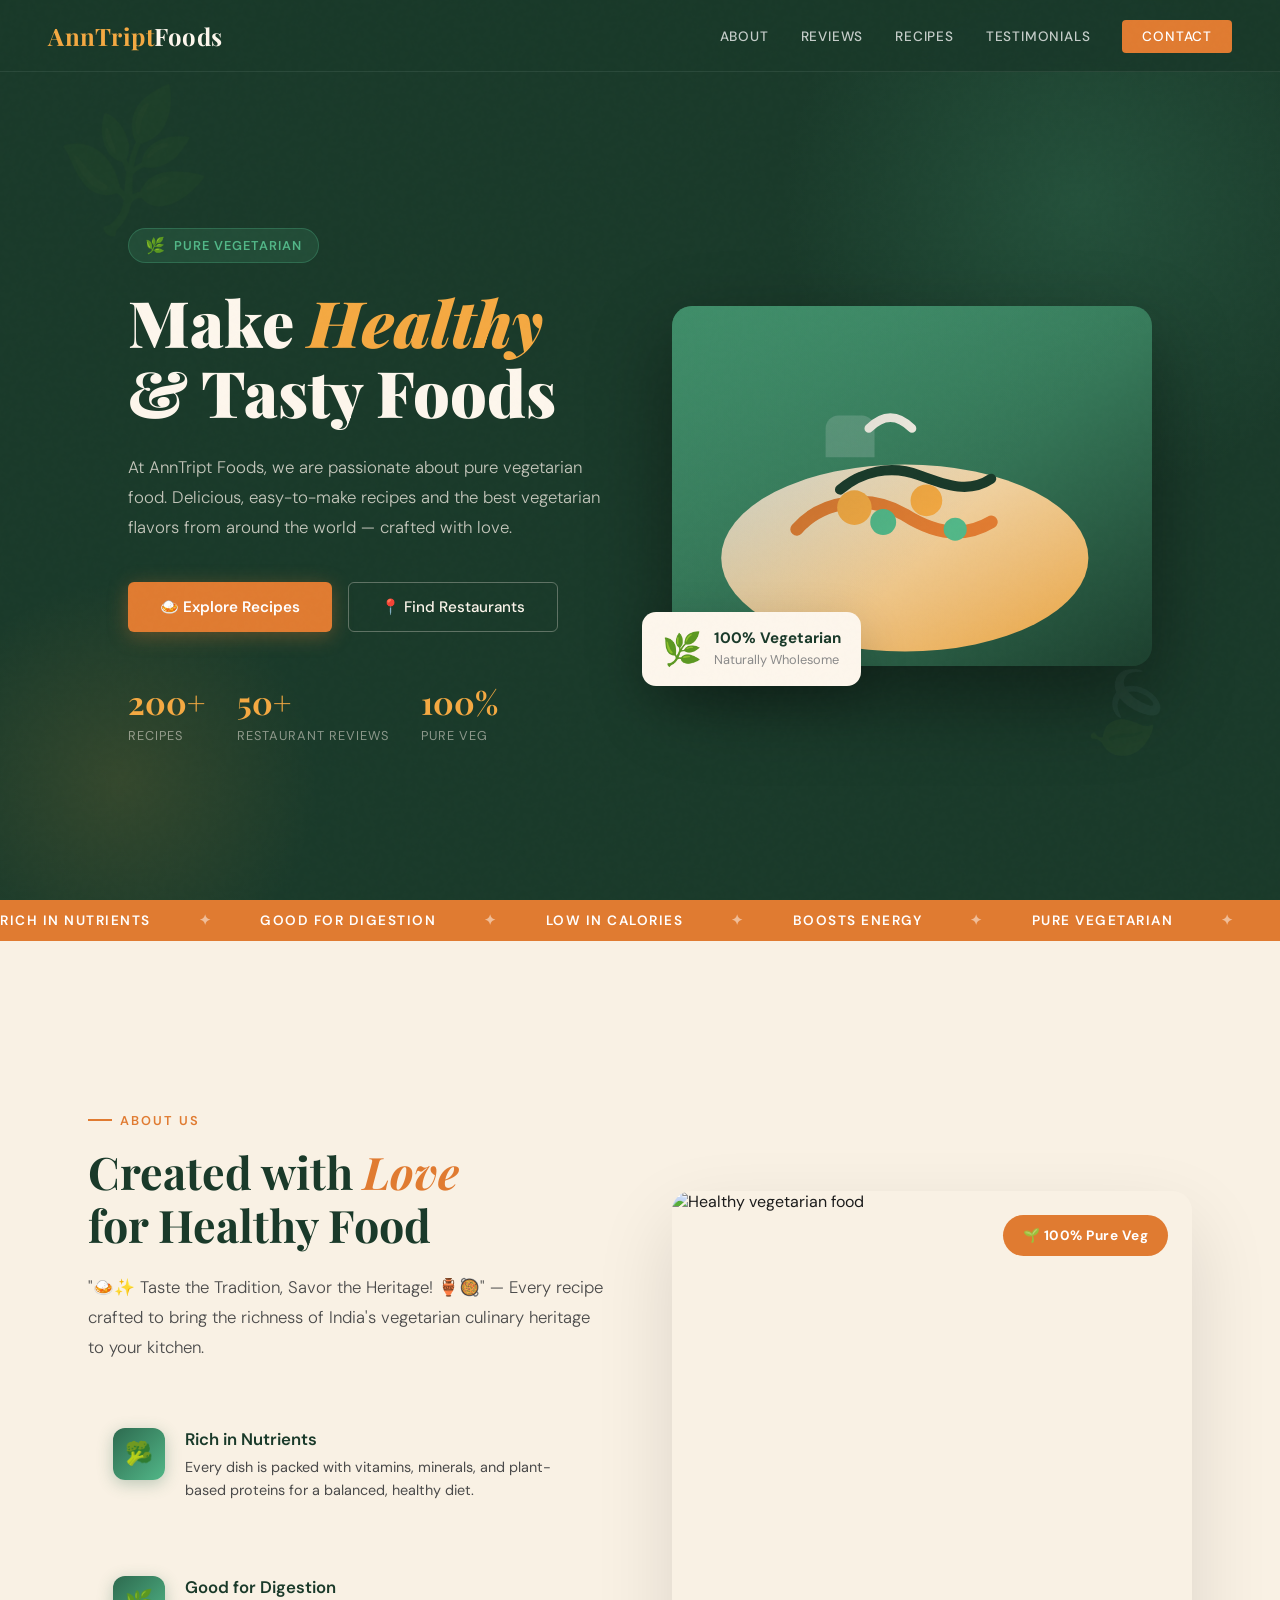
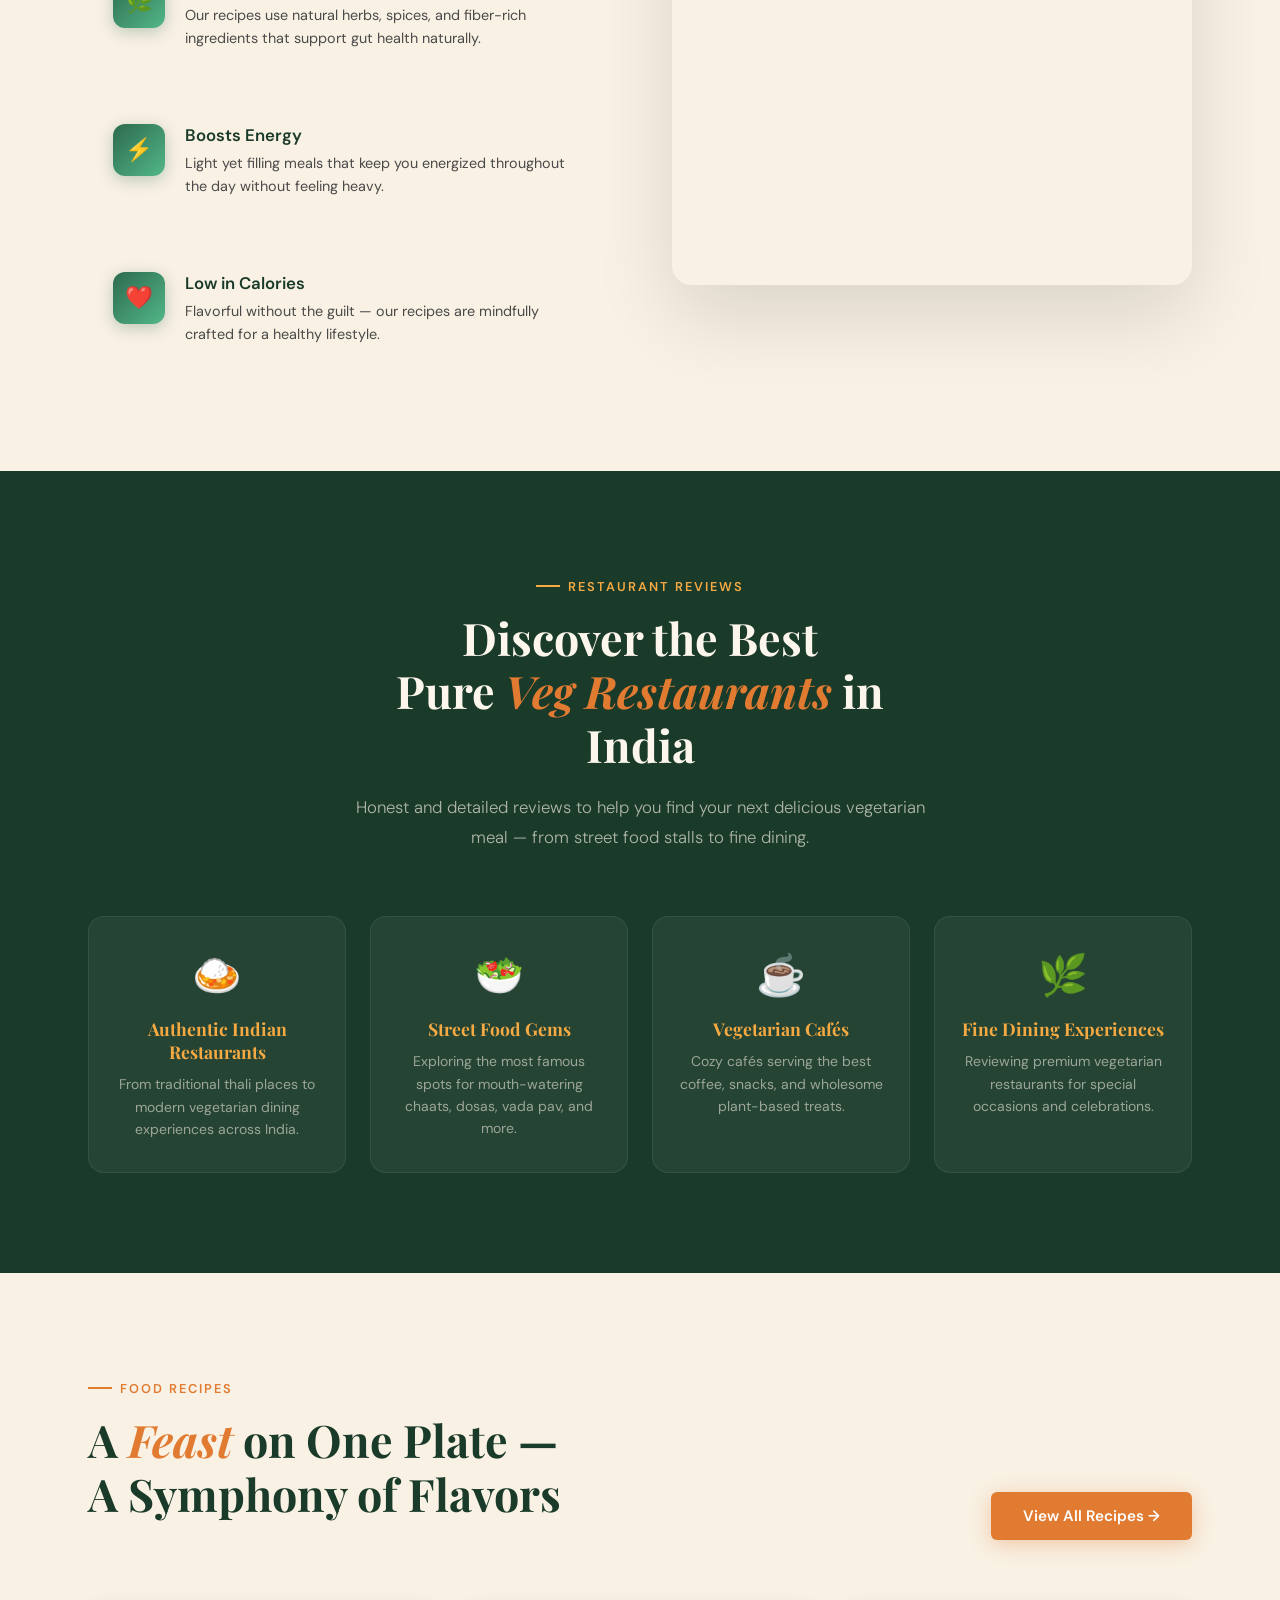
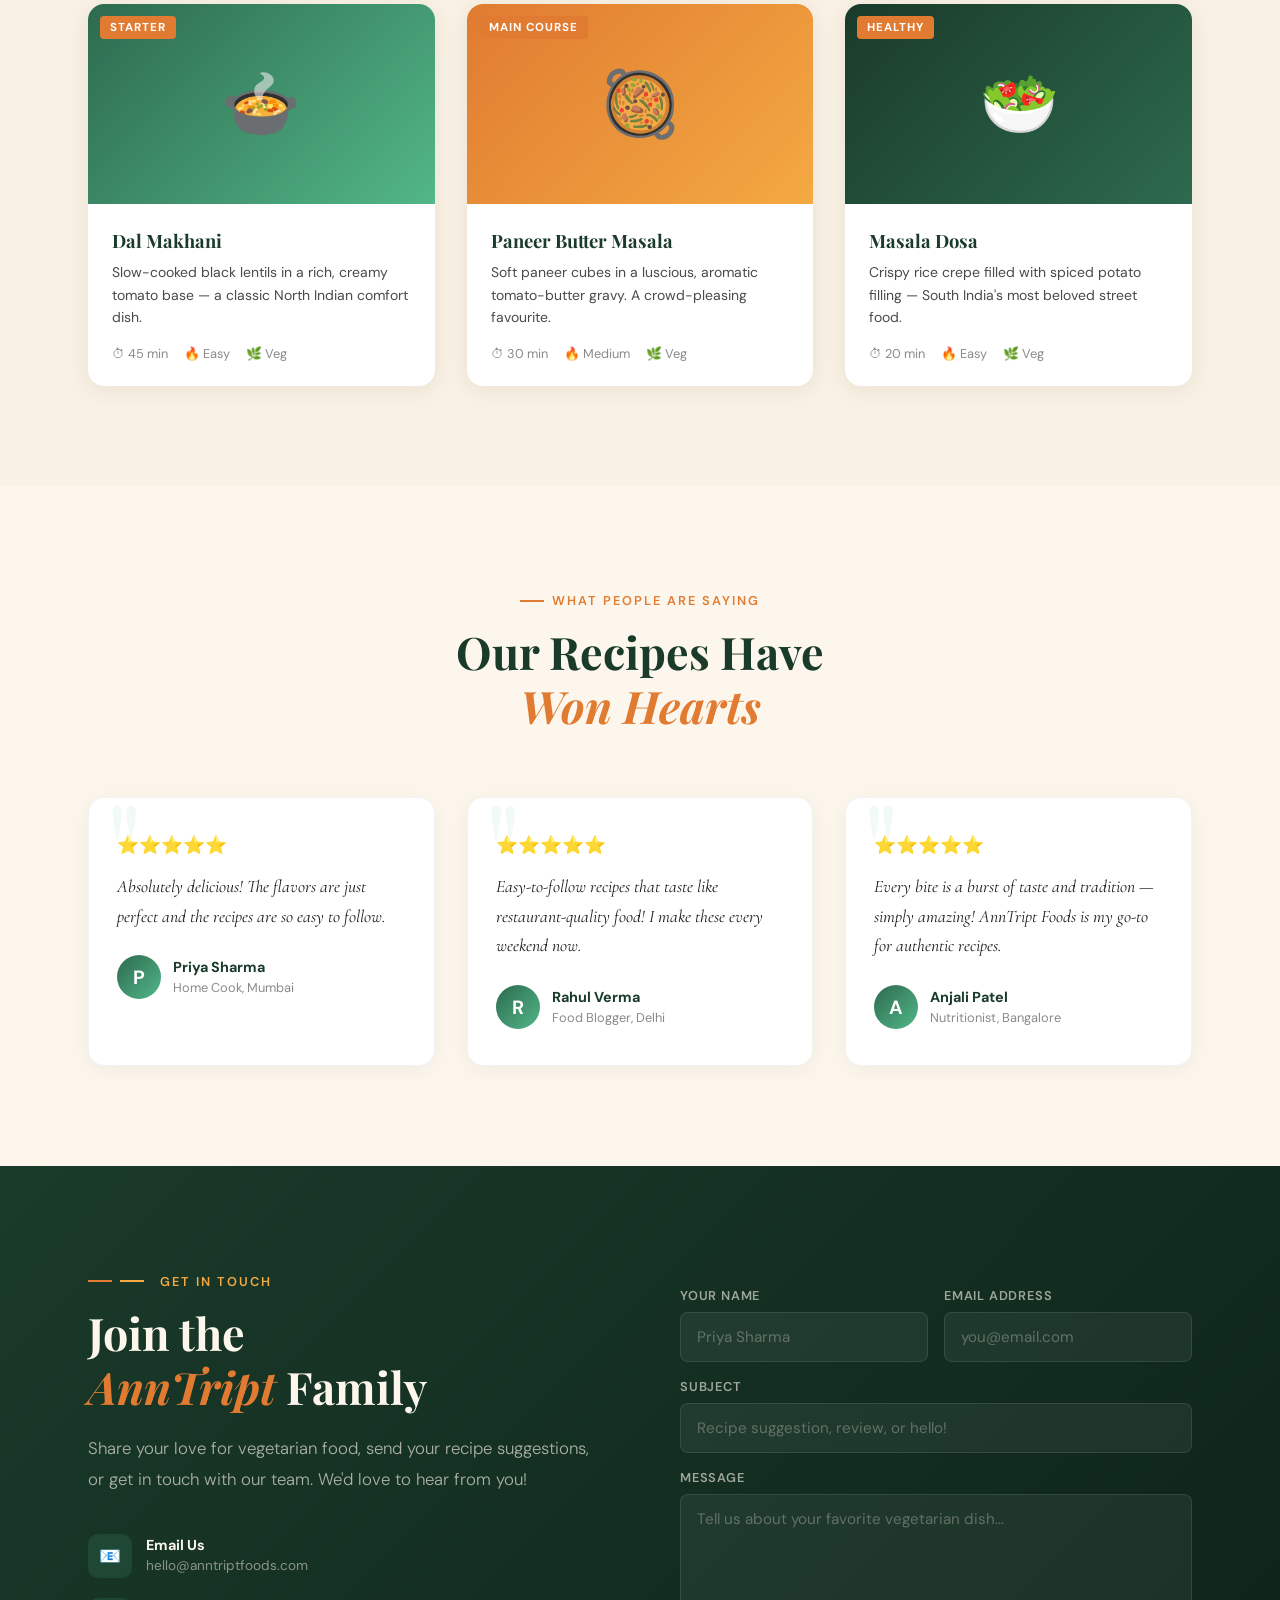
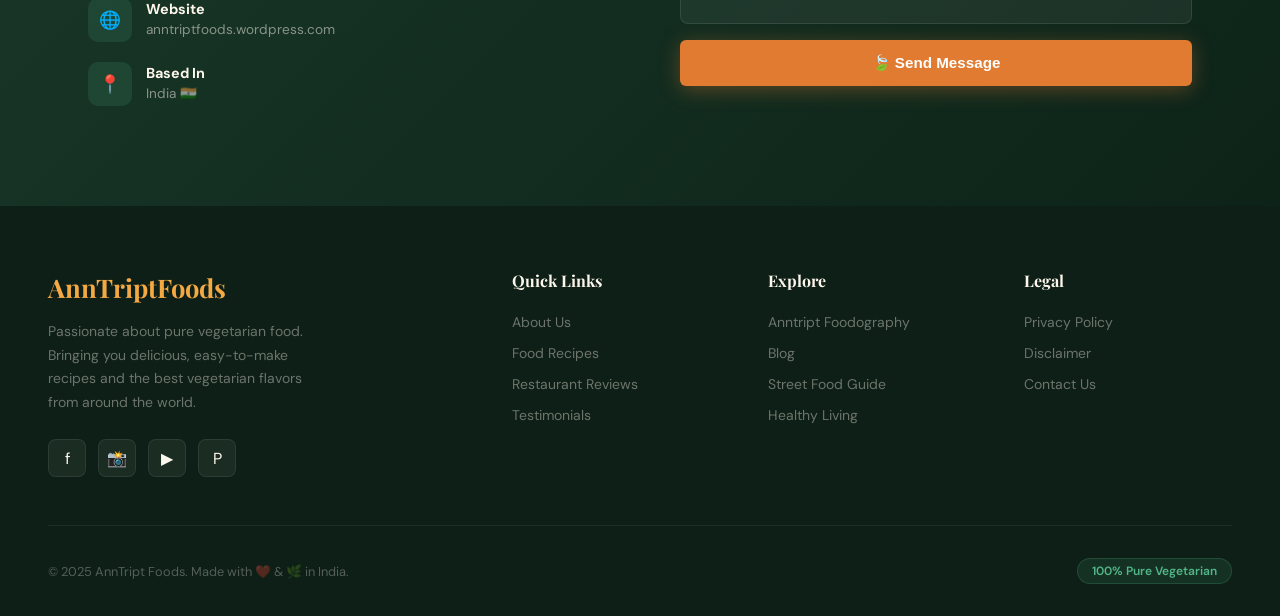
==== commit d14ab612: "Add files via upload" ====
--- a/anntriptfoods.html
+++ b/anntriptfoods.html
@@ -5,199 +5,7 @@
   <meta name="viewport" content="width=device-width, initial-scale=1.0"/>
   <title>AnnTript Foods – Make Healthy and Tasty Foods</title>
   <link href="https://fonts.googleapis.com/css2?family=Playfair+Display:ital,wght@0,400;0,700;0,900;1,400&family=DM+Sans:wght@300;400;500;600&family=Cormorant+Garamond:ital,wght@0,300;0,600;1,300&display=swap" rel="stylesheet"/>
-  <style>
-    :root {
-      --green-deep:  #1a3a2a;
-      --green-mid:   #2d6a4f;
-      --green-light: #52b788;
-      --saffron:     #e07b31;
-      --turmeric:    #f4a942;
-      --cream:       #fdf6ec;
-      --ivory:       #f9f1e4;
-      --brown:       #6b3f1e;
-      --text-dark:   #1c1c1c;
-      --text-mid:    #4a4a4a;
-      --text-light:  #8a8a8a;
-      --white:       #ffffff;
-    }
-    *, *::before, *::after { box-sizing: border-box; margin: 0; padding: 0; }
-    html { scroll-behavior: smooth; }
-    body { font-family: 'DM Sans', sans-serif; background: var(--cream); color: var(--text-dark); overflow-x: hidden; }
-    body::before {
-      content:''; position:fixed; inset:0;
-      background-image: url("data:image/svg+xml,%3Csvg viewBox='0 0 200 200' xmlns='http://www.w3.org/2000/svg'%3E%3Cfilter id='n'%3E%3CfeTurbulence type='fractalNoise' baseFrequency='0.75' numOctaves='4' stitchTiles='stitch'/%3E%3C/filter%3E%3Crect width='100%25' height='100%25' filter='url(%23n)' opacity='0.03'/%3E%3C/svg%3E");
-      pointer-events:none; z-index:1000; opacity:.4;
-    }
-    /* NAVBAR */
-    nav { position:fixed; top:0; left:0; right:0; z-index:999; display:flex; align-items:center; justify-content:space-between; padding:0 48px; height:72px; background:rgba(26,58,42,0.96); backdrop-filter:blur(12px); border-bottom:1px solid rgba(255,255,255,0.08); transition:all .3s ease; }
-    nav.scrolled { height:60px; background:rgba(26,58,42,0.99); box-shadow:0 4px 32px rgba(0,0,0,0.25); }
-    .nav-logo { font-family:'Playfair Display',serif; font-size:1.5rem; font-weight:700; color:var(--turmeric); text-decoration:none; letter-spacing:.5px; }
-    .nav-logo span { color:var(--cream); }
-    .nav-links { display:flex; gap:32px; list-style:none; }
-    .nav-links a { color:rgba(255,255,255,0.75); text-decoration:none; font-size:.85rem; font-weight:500; letter-spacing:.8px; text-transform:uppercase; position:relative; transition:color .25s; }
-    .nav-links a::after { content:''; position:absolute; bottom:-4px; left:0; right:100%; height:1.5px; background:var(--turmeric); transition:right .3s ease; }
-    .nav-links a:hover { color:var(--turmeric); }
-    .nav-links a:hover::after { right:0; }
-    .nav-cta { background:var(--saffron); color:var(--white) !important; padding:8px 20px; border-radius:4px; transition:background .25s !important; }
-    .nav-cta:hover { background:var(--turmeric) !important; }
-    .nav-cta::after { display:none !important; }
-    .hamburger { display:none; flex-direction:column; gap:5px; cursor:pointer; }
-    .hamburger span { display:block; width:24px; height:2px; background:var(--cream); transition:.3s; }
-    .mobile-menu { display:none; position:fixed; top:72px; left:0; right:0; background:var(--green-deep); padding:24px 32px 32px; flex-direction:column; gap:16px; z-index:998; border-bottom:2px solid var(--saffron); }
-    .mobile-menu.open { display:flex; }
-    .mobile-menu a { color:var(--cream); text-decoration:none; font-size:1rem; font-weight:500; padding:8px 0; border-bottom:1px solid rgba(255,255,255,0.08); }
-    /* HERO */
-    #hero { min-height:100vh; background:var(--green-deep); display:flex; align-items:center; position:relative; overflow:hidden; padding-top:72px; }
-    .hero-bg-circle { position:absolute; border-radius:50%; pointer-events:none; }
-    .hero-bg-circle.c1 { width:600px; height:600px; background:radial-gradient(circle,rgba(82,183,136,0.18) 0%,transparent 70%); top:-100px; right:-100px; }
-    .hero-bg-circle.c2 { width:400px; height:400px; background:radial-gradient(circle,rgba(244,169,66,0.12) 0%,transparent 70%); bottom:-80px; left:-80px; }
-    .leaf-deco { position:absolute; font-size:7rem; opacity:.05; user-select:none; pointer-events:none; }
-    .leaf-deco.l1 { top:10%; left:5%; transform:rotate(-20deg); }
-    .leaf-deco.l2 { bottom:15%; right:8%; transform:rotate(15deg); font-size:5rem; }
-    .hero-inner { max-width:1200px; margin:0 auto; padding:80px 48px; display:grid; grid-template-columns:1fr 1fr; gap:64px; align-items:center; }
-    .hero-tag { display:inline-flex; align-items:center; gap:8px; background:rgba(82,183,136,0.15); border:1px solid rgba(82,183,136,0.3); color:var(--green-light); padding:6px 16px; border-radius:100px; font-size:.8rem; font-weight:600; letter-spacing:1px; text-transform:uppercase; margin-bottom:24px; animation:fadeSlideUp .6s ease both; }
-    .hero-tag::before { content:'🌿'; font-size:1rem; }
-    .hero-title { font-family:'Playfair Display',serif; font-size:clamp(2.8rem,5vw,4.2rem); font-weight:900; color:var(--cream); line-height:1.1; margin-bottom:24px; animation:fadeSlideUp .7s .15s ease both; }
-    .hero-title .accent { color:var(--turmeric); font-style:italic; }
-    .hero-desc { font-size:1.05rem; line-height:1.8; color:rgba(253,246,236,0.75); max-width:480px; margin-bottom:40px; animation:fadeSlideUp .7s .3s ease both; font-weight:300; }
-    .hero-btns { display:flex; gap:16px; flex-wrap:wrap; animation:fadeSlideUp .7s .45s ease both; }
-    .btn-primary { display:inline-flex; align-items:center; gap:8px; background:var(--saffron); color:var(--white); padding:14px 32px; border-radius:6px; font-size:.95rem; font-weight:600; text-decoration:none; border:none; cursor:pointer; transition:background .25s,transform .2s,box-shadow .25s; box-shadow:0 4px 20px rgba(224,123,49,0.35); }
-    .btn-primary:hover { background:var(--turmeric); transform:translateY(-2px); box-shadow:0 8px 28px rgba(244,169,66,0.4); }
-    .btn-outline { display:inline-flex; align-items:center; gap:8px; background:transparent; color:var(--cream); padding:14px 32px; border-radius:6px; font-size:.95rem; font-weight:500; text-decoration:none; border:1.5px solid rgba(253,246,236,0.3); cursor:pointer; transition:.25s; }
-    .btn-outline:hover { border-color:var(--turmeric); color:var(--turmeric); transform:translateY(-2px); }
-    .hero-stats { display:flex; gap:32px; margin-top:48px; animation:fadeSlideUp .7s .6s ease both; }
-    .stat { display:flex; flex-direction:column; gap:4px; }
-    .stat-num { font-family:'Playfair Display',serif; font-size:2rem; font-weight:700; color:var(--turmeric); }
-    .stat-label { font-size:.8rem; color:rgba(253,246,236,0.5); text-transform:uppercase; letter-spacing:1px; }
-    .hero-visual { position:relative; animation:fadeSlideRight .8s .3s ease both; }
-    .hero-img-wrap { position:relative; border-radius:20px; overflow:hidden; box-shadow:0 32px 80px rgba(0,0,0,0.4); aspect-ratio:4/3; }
-    .hero-img-wrap img { width:100%; height:100%; object-fit:cover; transition:transform 6s ease; }
-    .hero-img-wrap:hover img { transform:scale(1.04); }
-    .hero-img-overlay { position:absolute; inset:0; background:linear-gradient(135deg,rgba(26,58,42,0.3) 0%,transparent 60%); }
-    .hero-float-card { position:absolute; bottom:-20px; left:-30px; background:var(--cream); border-radius:14px; padding:16px 20px; box-shadow:0 16px 48px rgba(0,0,0,0.2); display:flex; align-items:center; gap:12px; animation:float 4s ease-in-out infinite; }
-    .hero-float-card .emoji { font-size:2rem; }
-    .hero-float-card .card-text strong { display:block; font-size:.95rem; color:var(--green-deep); }
-    .hero-float-card .card-text span { font-size:.8rem; color:var(--text-light); }
-    /* MARQUEE */
-    .marquee-bar { background:var(--saffron); padding:12px 0; overflow:hidden; }
-    .marquee-track { display:flex; gap:48px; white-space:nowrap; animation:marquee 20s linear infinite; }
-    .marquee-track span { font-size:.85rem; font-weight:600; letter-spacing:1.5px; text-transform:uppercase; color:var(--white); flex-shrink:0; }
-    .marquee-track .dot { color:rgba(255,255,255,0.5); }
-    @keyframes marquee { 0%{transform:translateX(0)} 100%{transform:translateX(-50%)} }
-    /* SECTIONS */
-    section { position:relative; }
-    .section-wrap { max-width:1200px; margin:0 auto; padding:100px 48px; }
-    .section-tag { display:inline-flex; align-items:center; gap:8px; color:var(--saffron); font-size:.8rem; font-weight:600; letter-spacing:2px; text-transform:uppercase; margin-bottom:16px; }
-    .section-tag::before { content:''; display:block; width:24px; height:2px; background:var(--saffron); }
-    .section-title { font-family:'Playfair Display',serif; font-size:clamp(2rem,3.5vw,2.8rem); font-weight:700; line-height:1.2; color:var(--green-deep); margin-bottom:20px; }
-    .section-title em { color:var(--saffron); font-style:italic; }
-    .section-desc { font-size:1.05rem; line-height:1.8; color:var(--text-mid); max-width:600px; font-weight:300; }
-    /* FEATURES */
-    #features { background:var(--ivory); }
-    .features-grid { display:grid; grid-template-columns:1fr 1fr; gap:64px; align-items:center; margin-top:64px; }
-    .features-list { display:flex; flex-direction:column; gap:24px; }
-    .feature-item { display:flex; gap:20px; align-items:flex-start; padding:24px; border-radius:12px; border:1.5px solid transparent; cursor:pointer; transition:.3s; background:transparent; }
-    .feature-item:hover { background:var(--white); border-color:rgba(82,183,136,0.25); box-shadow:0 8px 32px rgba(0,0,0,0.06); transform:translateX(8px); }
-    .feature-icon { width:52px; height:52px; border-radius:12px; background:linear-gradient(135deg,var(--green-mid),var(--green-light)); display:flex; align-items:center; justify-content:center; font-size:1.4rem; flex-shrink:0; box-shadow:0 4px 16px rgba(45,106,79,0.3); }
-    .feature-text strong { display:block; font-size:1.05rem; font-weight:600; color:var(--green-deep); margin-bottom:6px; }
-    .feature-text p { font-size:.9rem; color:var(--text-mid); line-height:1.6; }
-    .features-image-wrap { position:relative; border-radius:20px; overflow:hidden; aspect-ratio:3/4; box-shadow:0 32px 80px rgba(0,0,0,0.12); }
-    .features-image-wrap img { width:100%; height:100%; object-fit:cover; }
-    .features-badge { position:absolute; top:24px; right:24px; background:var(--saffron); color:var(--white); padding:12px 20px; border-radius:100px; font-size:.85rem; font-weight:700; letter-spacing:.5px; }
-    /* COVERS */
-    #covers { background:var(--green-deep); }
-    #covers .section-title { color:var(--cream); }
-    #covers .section-tag { color:var(--turmeric); }
-    #covers .section-tag::before { background:var(--turmeric); }
-    #covers .section-desc { color:rgba(253,246,236,0.65); }
-    .covers-grid { display:grid; grid-template-columns:repeat(4,1fr); gap:24px; margin-top:64px; }
-    .cover-card { border-radius:16px; overflow:hidden; background:rgba(255,255,255,0.05); border:1px solid rgba(255,255,255,0.08); padding:32px 24px; text-align:center; transition:.3s; cursor:pointer; }
-    .cover-card:hover { background:rgba(255,255,255,0.1); border-color:rgba(244,169,66,0.4); transform:translateY(-8px); box-shadow:0 24px 48px rgba(0,0,0,0.3); }
-    .cover-emoji { font-size:2.5rem; margin-bottom:16px; display:block; }
-    .cover-card h3 { font-family:'Playfair Display',serif; font-size:1.1rem; color:var(--turmeric); margin-bottom:10px; }
-    .cover-card p { font-size:.875rem; color:rgba(253,246,236,0.55); line-height:1.6; }
-    /* TESTIMONIALS */
-    #testimonials { background:var(--cream); }
-    .testimonials-grid { display:grid; grid-template-columns:repeat(3,1fr); gap:32px; margin-top:64px; }
-    .testimonial-card { background:var(--white); border-radius:16px; padding:36px 28px; border:1.5px solid rgba(26,58,42,0.06); box-shadow:0 4px 24px rgba(0,0,0,0.05); transition:.3s; position:relative; overflow:hidden; }
-    .testimonial-card::before { content:'"'; font-family:'Playfair Display',serif; font-size:8rem; color:var(--green-light); opacity:.08; position:absolute; top:-16px; left:16px; line-height:1; pointer-events:none; }
-    .testimonial-card:hover { transform:translateY(-6px); box-shadow:0 16px 48px rgba(0,0,0,0.1); border-color:rgba(82,183,136,0.3); }
-    .stars { color:var(--saffron); font-size:1.1rem; margin-bottom:16px; }
-    .testimonial-text { font-family:'Cormorant Garamond',serif; font-size:1.1rem; line-height:1.7; color:var(--text-dark); margin-bottom:24px; font-style:italic; }
-    .testimonial-author { display:flex; align-items:center; gap:12px; }
-    .author-avatar { width:44px; height:44px; border-radius:50%; background:linear-gradient(135deg,var(--green-mid),var(--green-light)); display:flex; align-items:center; justify-content:center; font-size:1.2rem; color:var(--white); font-weight:700; }
-    .author-info strong { display:block; font-size:.9rem; color:var(--green-deep); }
-    .author-info span { font-size:.8rem; color:var(--text-light); }
-    /* RECIPES */
-    #recipes { background:var(--ivory); }
-    .recipes-grid { display:grid; grid-template-columns:repeat(3,1fr); gap:32px; margin-top:64px; }
-    .recipe-card { border-radius:16px; overflow:hidden; background:var(--white); box-shadow:0 4px 24px rgba(0,0,0,0.07); transition:.3s; cursor:pointer; }
-    .recipe-card:hover { transform:translateY(-8px); box-shadow:0 24px 56px rgba(0,0,0,0.12); }
-    .recipe-img { height:200px; overflow:hidden; position:relative; background:linear-gradient(135deg,var(--green-mid),var(--green-light)); display:flex; align-items:center; justify-content:center; font-size:4rem; }
-    .recipe-img .tag { position:absolute; top:12px; left:12px; background:var(--saffron); color:var(--white); font-size:.72rem; font-weight:700; letter-spacing:1px; text-transform:uppercase; padding:4px 10px; border-radius:4px; }
-    .recipe-body { padding:24px; }
-    .recipe-body h3 { font-family:'Playfair Display',serif; font-size:1.15rem; color:var(--green-deep); margin-bottom:8px; }
-    .recipe-body p { font-size:.875rem; color:var(--text-mid); line-height:1.6; margin-bottom:16px; }
-    .recipe-meta { display:flex; gap:16px; }
-    .recipe-meta span { font-size:.8rem; color:var(--text-light); display:flex; align-items:center; gap:4px; }
-    /* CONTACT */
-    #contact { background:linear-gradient(135deg,var(--green-deep) 0%,#0d2318 100%); }
-    .contact-inner { display:grid; grid-template-columns:1fr 1fr; gap:80px; align-items:center; }
-    .contact-left .section-title { color:var(--cream); }
-    .contact-left .section-desc { color:rgba(253,246,236,0.65); margin-bottom:40px; }
-    .contact-form { display:flex; flex-direction:column; gap:16px; }
-    .form-row { display:grid; grid-template-columns:1fr 1fr; gap:16px; }
-    .form-group { display:flex; flex-direction:column; gap:8px; }
-    .form-group label { font-size:.8rem; font-weight:600; color:rgba(253,246,236,0.6); letter-spacing:.8px; text-transform:uppercase; }
-    .form-group input, .form-group textarea { background:rgba(255,255,255,0.06); border:1.5px solid rgba(255,255,255,0.1); color:var(--cream); padding:14px 16px; border-radius:8px; font-family:'DM Sans',sans-serif; font-size:.95rem; outline:none; transition:.25s; resize:none; }
-    .form-group input::placeholder, .form-group textarea::placeholder { color:rgba(253,246,236,0.3); }
-    .form-group input:focus, .form-group textarea:focus { border-color:var(--turmeric); background:rgba(255,255,255,0.09); }
-    .form-success { display:none; background:rgba(82,183,136,0.15); border:1px solid var(--green-light); color:var(--green-light); padding:14px 20px; border-radius:8px; font-size:.95rem; text-align:center; }
-    .contact-info { margin-top:40px; display:flex; flex-direction:column; gap:20px; }
-    .contact-info-item { display:flex; align-items:center; gap:14px; }
-    .contact-info-item .icon-wrap { width:44px; height:44px; border-radius:10px; background:rgba(82,183,136,0.15); display:flex; align-items:center; justify-content:center; font-size:1.1rem; flex-shrink:0; }
-    .contact-info-item strong { display:block; color:var(--cream); font-size:.9rem; }
-    .contact-info-item span { color:rgba(253,246,236,0.5); font-size:.85rem; }
-    /* FOOTER */
-    footer { background:#0d1f16; padding:64px 48px 32px; }
-    .footer-inner { max-width:1200px; margin:0 auto; display:grid; grid-template-columns:2fr 1fr 1fr 1fr; gap:48px; padding-bottom:48px; border-bottom:1px solid rgba(255,255,255,0.07); }
-    .footer-brand .logo { font-family:'Playfair Display',serif; font-size:1.6rem; font-weight:700; color:var(--turmeric); display:block; margin-bottom:16px; text-decoration:none; }
-    .footer-brand p { color:rgba(253,246,236,0.4); font-size:.875rem; line-height:1.7; max-width:280px; }
-    .footer-social { display:flex; gap:12px; margin-top:24px; }
-    .social-btn { width:38px; height:38px; border-radius:8px; background:rgba(255,255,255,0.06); display:flex; align-items:center; justify-content:center; font-size:1rem; text-decoration:none; border:1px solid rgba(255,255,255,0.08); transition:.25s; color:var(--cream); }
-    .social-btn:hover { background:var(--saffron); border-color:var(--saffron); }
-    .footer-col h4 { font-family:'Playfair Display',serif; color:var(--cream); font-size:1rem; margin-bottom:20px; }
-    .footer-col ul { list-style:none; display:flex; flex-direction:column; gap:10px; }
-    .footer-col ul a { color:rgba(253,246,236,0.4); text-decoration:none; font-size:.875rem; transition:.2s; }
-    .footer-col ul a:hover { color:var(--turmeric); }
-    .footer-bottom { max-width:1200px; margin:0 auto; padding-top:32px; display:flex; align-items:center; justify-content:space-between; }
-    .footer-bottom p { color:rgba(253,246,236,0.3); font-size:.8rem; }
-    .footer-badge { background:rgba(82,183,136,0.12); border:1px solid rgba(82,183,136,0.2); color:var(--green-light); padding:4px 14px; border-radius:100px; font-size:.75rem; font-weight:600; }
-    /* SCROLL REVEAL */
-    .reveal { opacity:0; transform:translateY(36px); transition:opacity .7s ease,transform .7s ease; }
-    .reveal.visible { opacity:1; transform:translateY(0); }
-    /* ANIMATIONS */
-    @keyframes fadeSlideUp { from{opacity:0;transform:translateY(24px)} to{opacity:1;transform:translateY(0)} }
-    @keyframes fadeSlideRight { from{opacity:0;transform:translateX(32px)} to{opacity:1;transform:translateX(0)} }
-    @keyframes float { 0%,100%{transform:translateY(0)} 50%{transform:translateY(-10px)} }
-    /* RESPONSIVE */
-    @media(max-width:1024px){ .covers-grid{grid-template-columns:repeat(2,1fr);} }
-    @media(max-width:900px){
-      nav{padding:0 24px;} .nav-links{display:none;} .hamburger{display:flex;}
-      .hero-inner{grid-template-columns:1fr;gap:48px;padding:48px 24px;}
-      .hero-visual{max-width:500px;margin:0 auto;width:100%;}
-      .features-grid{grid-template-columns:1fr;} .features-image-wrap{aspect-ratio:16/9;}
-      .testimonials-grid{grid-template-columns:1fr;} .recipes-grid{grid-template-columns:1fr 1fr;}
-      .contact-inner{grid-template-columns:1fr;gap:48px;} .footer-inner{grid-template-columns:1fr 1fr;}
-      .section-wrap{padding:72px 24px;}
-    }
-    @media(max-width:600px){
-      .covers-grid{grid-template-columns:1fr;} .recipes-grid{grid-template-columns:1fr;}
-      .footer-inner{grid-template-columns:1fr;} .form-row{grid-template-columns:1fr;}
-      .hero-stats{flex-wrap:wrap;gap:20px;} footer{padding:48px 24px 24px;}
-      .footer-bottom{flex-direction:column;gap:12px;text-align:center;}
-    }
-  </style>
+  <link rel="stylesheet" href="anntriptfoods.css" />
 </head>
 <body>
 
@@ -244,7 +52,7 @@
       </div>
       <div class="hero-visual">
         <div class="hero-img-wrap">
-          <img src="https://anntriptfoods.wordpress.com/wp-content/uploads/2025/03/dallc2b7e-2025-03-15-01.17.07-a-vibrant-and-welcoming-website-banner-for-anntript-foods-a-pure-vegetarian-food-site.-the-image-features-a-variety-of-colorful-vegetarian-dishes--1.webp" alt="AnnTript Foods Banner" onerror="this.src='https://images.unsplash.com/photo-1512621776951-a57141f2eefd?w=800&q=80';this.onerror=null"/>
+          <img src="anntriptfoods-hero.svg" alt="AnnTript Foods Banner" />
           <div class="hero-img-overlay"></div>
         </div>
         <div class="hero-float-card">
@@ -475,60 +283,6 @@
     </div>
   </footer>
 
-  <script>
-    const navbar = document.getElementById('navbar');
-    window.addEventListener('scroll', () => {
-      navbar.classList.toggle('scrolled', window.scrollY > 60);
-    });
-
-    function toggleMenu() {
-      document.getElementById('mobileMenu').classList.toggle('open');
-    }
-
-    const reveals = document.querySelectorAll('.reveal');
-    const observer = new IntersectionObserver((entries) => {
-      entries.forEach((entry) => {
-        if (entry.isIntersecting) {
-          const siblings = [...entry.target.parentElement.querySelectorAll('.reveal')];
-          const idx = siblings.indexOf(entry.target);
-          entry.target.style.transitionDelay = (idx * 0.08) + 's';
-          entry.target.classList.add('visible');
-          observer.unobserve(entry.target);
-        }
-      });
-    }, { threshold: 0.12, rootMargin: '0px 0px -48px 0px' });
-    reveals.forEach(el => observer.observe(el));
-
-    function handleSubmit(e) {
-      e.preventDefault();
-      const form = document.getElementById('contactForm');
-      const success = document.getElementById('formSuccess');
-      form.style.display = 'none';
-      success.style.display = 'block';
-      setTimeout(() => {
-        form.style.display = 'flex';
-        success.style.display = 'none';
-        form.reset();
-      }, 5000);
-    }
-
-    const sections = document.querySelectorAll('section[id]');
-    const navLinks = document.querySelectorAll('.nav-links a');
-    window.addEventListener('scroll', () => {
-      let current = '';
-      sections.forEach(sec => {
-        if (window.scrollY >= sec.offsetTop - 120) current = sec.id;
-      });
-      navLinks.forEach(a => {
-        a.style.color = a.getAttribute('href') === '#' + current ? 'var(--turmeric)' : '';
-      });
-    });
-
-    window.addEventListener('scroll', () => {
-      const y = window.scrollY;
-      document.querySelector('.hero-bg-circle.c1').style.transform = 'translateY(' + (y * 0.2) + 'px)';
-      document.querySelector('.hero-bg-circle.c2').style.transform = 'translateY(' + (-y * 0.15) + 'px)';
-    });
-  </script>
+  <script src="anntriptfoods.js"></script>
 </body>
 </html>
--- a/anntriptfoods.css
+++ b/anntriptfoods.css
@@ -0,0 +1,191 @@
+:root {
+  --green-deep:  #1a3a2a;
+  --green-mid:   #2d6a4f;
+  --green-light: #52b788;
+  --saffron:     #e07b31;
+  --turmeric:    #f4a942;
+  --cream:       #fdf6ec;
+  --ivory:       #f9f1e4;
+  --brown:       #6b3f1e;
+  --text-dark:   #1c1c1c;
+  --text-mid:    #4a4a4a;
+  --text-light:  #8a8a8a;
+  --white:       #ffffff;
+}
+*, *::before, *::after { box-sizing: border-box; margin: 0; padding: 0; }
+html { scroll-behavior: smooth; }
+body { font-family: 'DM Sans', sans-serif; background: var(--cream); color: var(--text-dark); overflow-x: hidden; }
+body::before {
+  content:''; position:fixed; inset:0;
+  background-image: url("data:image/svg+xml,%3Csvg viewBox='0 0 200 200' xmlns='http://www.w3.org/2000/svg'%3E%3Cfilter id='n'%3E%3CfeTurbulence type='fractalNoise' baseFrequency='0.75' numOctaves='4' stitchTiles='stitch'/%3E%3C/filter%3E%3Crect width='100%25' height='100%25' filter='url(%23n)' opacity='0.03'/%3E%3C/svg%3E");
+  pointer-events:none; z-index:1000; opacity:.4;
+}
+/* NAVBAR */
+nav { position:fixed; top:0; left:0; right:0; z-index:999; display:flex; align-items:center; justify-content:space-between; padding:0 48px; height:72px; background:rgba(26,58,42,0.96); backdrop-filter:blur(12px); border-bottom:1px solid rgba(255,255,255,0.08); transition:all .3s ease; }
+nav.scrolled { height:60px; background:rgba(26,58,42,0.99); box-shadow:0 4px 32px rgba(0,0,0,0.25); }
+.nav-logo { font-family:'Playfair Display',serif; font-size:1.5rem; font-weight:700; color:var(--turmeric); text-decoration:none; letter-spacing:.5px; }
+.nav-logo span { color:var(--cream); }
+.nav-links { display:flex; gap:32px; list-style:none; }
+.nav-links a { color:rgba(255,255,255,0.75); text-decoration:none; font-size:.85rem; font-weight:500; letter-spacing:.8px; text-transform:uppercase; position:relative; transition:color .25s; }
+.nav-links a::after { content:''; position:absolute; bottom:-4px; left:0; right:100%; height:1.5px; background:var(--turmeric); transition:right .3s ease; }
+.nav-links a:hover { color:var(--turmeric); }
+.nav-links a:hover::after { right:0; }
+.nav-cta { background:var(--saffron); color:var(--white) !important; padding:8px 20px; border-radius:4px; transition:background .25s !important; }
+.nav-cta:hover { background:var(--turmeric) !important; }
+.nav-cta::after { display:none !important; }
+.hamburger { display:none; flex-direction:column; gap:5px; cursor:pointer; }
+.hamburger span { display:block; width:24px; height:2px; background:var(--cream); transition:.3s; }
+.mobile-menu { display:none; position:fixed; top:72px; left:0; right:0; background:var(--green-deep); padding:24px 32px 32px; flex-direction:column; gap:16px; z-index:998; border-bottom:2px solid var(--saffron); }
+.mobile-menu.open { display:flex; }
+.mobile-menu a { color:var(--cream); text-decoration:none; font-size:1rem; font-weight:500; padding:8px 0; border-bottom:1px solid rgba(255,255,255,0.08); }
+/* HERO */
+#hero { min-height:100vh; background:var(--green-deep); display:flex; align-items:center; position:relative; overflow:hidden; padding-top:72px; }
+.hero-bg-circle { position:absolute; border-radius:50%; pointer-events:none; }
+.hero-bg-circle.c1 { width:600px; height:600px; background:radial-gradient(circle,rgba(82,183,136,0.18) 0%,transparent 70%); top:-100px; right:-100px; }
+.hero-bg-circle.c2 { width:400px; height:400px; background:radial-gradient(circle,rgba(244,169,66,0.12) 0%,transparent 70%); bottom:-80px; left:-80px; }
+.leaf-deco { position:absolute; font-size:7rem; opacity:.05; user-select:none; pointer-events:none; }
+.leaf-deco.l1 { top:10%; left:5%; transform:rotate(-20deg); }
+.leaf-deco.l2 { bottom:15%; right:8%; transform:rotate(15deg); font-size:5rem; }
+.hero-inner { max-width:1200px; margin:0 auto; padding:80px 48px; display:grid; grid-template-columns:1fr 1fr; gap:64px; align-items:center; }
+.hero-tag { display:inline-flex; align-items:center; gap:8px; background:rgba(82,183,136,0.15); border:1px solid rgba(82,183,136,0.3); color:var(--green-light); padding:6px 16px; border-radius:100px; font-size:.8rem; font-weight:600; letter-spacing:1px; text-transform:uppercase; margin-bottom:24px; animation:fadeSlideUp .6s ease both; }
+.hero-tag::before { content:'🌿'; font-size:1rem; }
+.hero-title { font-family:'Playfair Display',serif; font-size:clamp(2.8rem,5vw,4.2rem); font-weight:900; color:var(--cream); line-height:1.1; margin-bottom:24px; animation:fadeSlideUp .7s .15s ease both; }
+.hero-title .accent { color:var(--turmeric); font-style:italic; }
+.hero-desc { font-size:1.05rem; line-height:1.8; color:rgba(253,246,236,0.75); max-width:480px; margin-bottom:40px; animation:fadeSlideUp .7s .3s ease both; font-weight:300; }
+.hero-btns { display:flex; gap:16px; flex-wrap:wrap; animation:fadeSlideUp .7s .45s ease both; }
+.btn-primary { display:inline-flex; align-items:center; gap:8px; background:var(--saffron); color:var(--white); padding:14px 32px; border-radius:6px; font-size:.95rem; font-weight:600; text-decoration:none; border:none; cursor:pointer; transition:background .25s,transform .2s,box-shadow .25s; box-shadow:0 4px 20px rgba(224,123,49,0.35); }
+.btn-primary:hover { background:var(--turmeric); transform:translateY(-2px); box-shadow:0 8px 28px rgba(244,169,66,0.4); }
+.btn-outline { display:inline-flex; align-items:center; gap:8px; background:transparent; color:var(--cream); padding:14px 32px; border-radius:6px; font-size:.95rem; font-weight:500; text-decoration:none; border:1.5px solid rgba(253,246,236,0.3); cursor:pointer; transition:.25s; }
+.btn-outline:hover { border-color:var(--turmeric); color:var(--turmeric); transform:translateY(-2px); }
+.hero-stats { display:flex; gap:32px; margin-top:48px; animation:fadeSlideUp .7s .6s ease both; }
+.stat { display:flex; flex-direction:column; gap:4px; }
+.stat-num { font-family:'Playfair Display',serif; font-size:2rem; font-weight:700; color:var(--turmeric); }
+.stat-label { font-size:.8rem; color:rgba(253,246,236,0.5); text-transform:uppercase; letter-spacing:1px; }
+.hero-visual { position:relative; animation:fadeSlideRight .8s .3s ease both; }
+.hero-img-wrap { position:relative; border-radius:20px; overflow:hidden; box-shadow:0 32px 80px rgba(0,0,0,0.4); aspect-ratio:4/3; }
+.hero-img-wrap img { width:100%; height:100%; object-fit:cover; transition:transform 6s ease; }
+.hero-img-wrap:hover img { transform:scale(1.04); }
+.hero-img-overlay { position:absolute; inset:0; background:linear-gradient(135deg,rgba(26,58,42,0.3) 0%,transparent 60%); }
+.hero-float-card { position:absolute; bottom:-20px; left:-30px; background:var(--cream); border-radius:14px; padding:16px 20px; box-shadow:0 16px 48px rgba(0,0,0,0.2); display:flex; align-items:center; gap:12px; animation:float 4s ease-in-out infinite; }
+.hero-float-card .emoji { font-size:2rem; }
+.hero-float-card .card-text strong { display:block; font-size:.95rem; color:var(--green-deep); }
+.hero-float-card .card-text span { font-size:.8rem; color:var(--text-light); }
+/* MARQUEE */
+.marquee-bar { background:var(--saffron); padding:12px 0; overflow:hidden; }
+.marquee-track { display:flex; gap:48px; white-space:nowrap; animation:marquee 20s linear infinite; }
+.marquee-track span { font-size:.85rem; font-weight:600; letter-spacing:1.5px; text-transform:uppercase; color:var(--white); flex-shrink:0; }
+.marquee-track .dot { color:rgba(255,255,255,0.5); }
+@keyframes marquee { 0%{transform:translateX(0)} 100%{transform:translateX(-50%)} }
+/* SECTIONS */
+section { position:relative; }
+.section-wrap { max-width:1200px; margin:0 auto; padding:100px 48px; }
+.section-tag { display:inline-flex; align-items:center; gap:8px; color:var(--saffron); font-size:.8rem; font-weight:600; letter-spacing:2px; text-transform:uppercase; margin-bottom:16px; }
+.section-tag::before { content:''; display:block; width:24px; height:2px; background:var(--saffron); }
+.section-title { font-family:'Playfair Display',serif; font-size:clamp(2rem,3.5vw,2.8rem); font-weight:700; line-height:1.2; color:var(--green-deep); margin-bottom:20px; }
+.section-title em { color:var(--saffron); font-style:italic; }
+.section-desc { font-size:1.05rem; line-height:1.8; color:var(--text-mid); max-width:600px; font-weight:300; }
+/* FEATURES */
+#features { background:var(--ivory); }
+.features-grid { display:grid; grid-template-columns:1fr 1fr; gap:64px; align-items:center; margin-top:64px; }
+.features-list { display:flex; flex-direction:column; gap:24px; }
+.feature-item { display:flex; gap:20px; align-items:flex-start; padding:24px; border-radius:12px; border:1.5px solid transparent; cursor:pointer; transition:.3s; background:transparent; }
+.feature-item:hover { background:var(--white); border-color:rgba(82,183,136,0.25); box-shadow:0 8px 32px rgba(0,0,0,0.06); transform:translateX(8px); }
+.feature-icon { width:52px; height:52px; border-radius:12px; background:linear-gradient(135deg,var(--green-mid),var(--green-light)); display:flex; align-items:center; justify-content:center; font-size:1.4rem; flex-shrink:0; box-shadow:0 4px 16px rgba(45,106,79,0.3); }
+.feature-text strong { display:block; font-size:1.05rem; font-weight:600; color:var(--green-deep); margin-bottom:6px; }
+.feature-text p { font-size:.9rem; color:var(--text-mid); line-height:1.6; }
+.features-image-wrap { position:relative; border-radius:20px; overflow:hidden; aspect-ratio:3/4; box-shadow:0 32px 80px rgba(0,0,0,0.12); }
+.features-image-wrap img { width:100%; height:100%; object-fit:cover; }
+.features-badge { position:absolute; top:24px; right:24px; background:var(--saffron); color:var(--white); padding:12px 20px; border-radius:100px; font-size:.85rem; font-weight:700; letter-spacing:.5px; }
+/* COVERS */
+#covers { background:var(--green-deep); }
+#covers .section-title { color:var(--cream); }
+#covers .section-tag { color:var(--turmeric); }
+#covers .section-tag::before { background:var(--turmeric); }
+#covers .section-desc { color:rgba(253,246,236,0.65); }
+.covers-grid { display:grid; grid-template-columns:repeat(4,1fr); gap:24px; margin-top:64px; }
+.cover-card { border-radius:16px; overflow:hidden; background:rgba(255,255,255,0.05); border:1px solid rgba(255,255,255,0.08); padding:32px 24px; text-align:center; transition:.3s; cursor:pointer; }
+.cover-card:hover { background:rgba(255,255,255,0.1); border-color:rgba(244,169,66,0.4); transform:translateY(-8px); box-shadow:0 24px 48px rgba(0,0,0,0.3); }
+.cover-emoji { font-size:2.5rem; margin-bottom:16px; display:block; }
+.cover-card h3 { font-family:'Playfair Display',serif; font-size:1.1rem; color:var(--turmeric); margin-bottom:10px; }
+.cover-card p { font-size:.875rem; color:rgba(253,246,236,0.55); line-height:1.6; }
+/* TESTIMONIALS */
+#testimonials { background:var(--cream); }
+.testimonials-grid { display:grid; grid-template-columns:repeat(3,1fr); gap:32px; margin-top:64px; }
+.testimonial-card { background:var(--white); border-radius:16px; padding:36px 28px; border:1.5px solid rgba(26,58,42,0.06); box-shadow:0 4px 24px rgba(0,0,0,0.05); transition:.3s; position:relative; overflow:hidden; }
+.testimonial-card::before { content:'"'; font-family:'Playfair Display',serif; font-size:8rem; color:var(--green-light); opacity:.08; position:absolute; top:-16px; left:16px; line-height:1; pointer-events:none; }
+.testimonial-card:hover { transform:translateY(-6px); box-shadow:0 16px 48px rgba(0,0,0,0.1); border-color:rgba(82,183,136,0.3); }
+.stars { color:var(--saffron); font-size:1.1rem; margin-bottom:16px; }
+.testimonial-text { font-family:'Cormorant Garamond',serif; font-size:1.1rem; line-height:1.7; color:var(--text-dark); margin-bottom:24px; font-style:italic; }
+.testimonial-author { display:flex; align-items:center; gap:12px; }
+.author-avatar { width:44px; height:44px; border-radius:50%; background:linear-gradient(135deg,var(--green-mid),var(--green-light)); display:flex; align-items:center; justify-content:center; font-size:1.2rem; color:var(--white); font-weight:700; }
+.author-info strong { display:block; font-size:.9rem; color:var(--green-deep); }
+.author-info span { font-size:.8rem; color:var(--text-light); }
+/* RECIPES */
+#recipes { background:var(--ivory); }
+.recipes-grid { display:grid; grid-template-columns:repeat(3,1fr); gap:32px; margin-top:64px; }
+.recipe-card { border-radius:16px; overflow:hidden; background:var(--white); box-shadow:0 4px 24px rgba(0,0,0,0.07); transition:.3s; cursor:pointer; }
+.recipe-card:hover { transform:translateY(-8px); box-shadow:0 24px 56px rgba(0,0,0,0.12); }
+.recipe-img { height:200px; overflow:hidden; position:relative; background:linear-gradient(135deg,var(--green-mid),var(--green-light)); display:flex; align-items:center; justify-content:center; font-size:4rem; }
+.recipe-img .tag { position:absolute; top:12px; left:12px; background:var(--saffron); color:var(--white); font-size:.72rem; font-weight:700; letter-spacing:1px; text-transform:uppercase; padding:4px 10px; border-radius:4px; }
+.recipe-body { padding:24px; }
+.recipe-body h3 { font-family:'Playfair Display',serif; font-size:1.15rem; color:var(--green-deep); margin-bottom:8px; }
+.recipe-body p { font-size:.875rem; color:var(--text-mid); line-height:1.6; margin-bottom:16px; }
+.recipe-meta { display:flex; gap:16px; }
+.recipe-meta span { font-size:.8rem; color:var(--text-light); display:flex; align-items:center; gap:4px; }
+/* CONTACT */
+#contact { background:linear-gradient(135deg,var(--green-deep) 0%,#0d2318 100%); }
+.contact-inner { display:grid; grid-template-columns:1fr 1fr; gap:80px; align-items:center; }
+.contact-left .section-title { color:var(--cream); }
+.contact-left .section-desc { color:rgba(253,246,236,0.65); margin-bottom:40px; }
+.contact-form { display:flex; flex-direction:column; gap:16px; }
+.form-row { display:grid; grid-template-columns:1fr 1fr; gap:16px; }
+.form-group { display:flex; flex-direction:column; gap:8px; }
+.form-group label { font-size:.8rem; font-weight:600; color:rgba(253,246,236,0.6); letter-spacing:.8px; text-transform:uppercase; }
+.form-group input, .form-group textarea { background:rgba(255,255,255,0.06); border:1.5px solid rgba(255,255,255,0.1); color:var(--cream); padding:14px 16px; border-radius:8px; font-family:'DM Sans',sans-serif; font-size:.95rem; outline:none; transition:.25s; resize:none; }
+.form-group input::placeholder, .form-group textarea::placeholder { color:rgba(253,246,236,0.3); }
+.form-group input:focus, .form-group textarea:focus { border-color:var(--turmeric); background:rgba(255,255,255,0.09); }
+.form-success { display:none; background:rgba(82,183,136,0.15); border:1px solid var(--green-light); color:var(--green-light); padding:14px 20px; border-radius:8px; font-size:.95rem; text-align:center; }
+.contact-info { margin-top:40px; display:flex; flex-direction:column; gap:20px; }
+.contact-info-item { display:flex; align-items:center; gap:14px; }
+.contact-info-item .icon-wrap { width:44px; height:44px; border-radius:10px; background:rgba(82,183,136,0.15); display:flex; align-items:center; justify-content:center; font-size:1.1rem; flex-shrink:0; }
+.contact-info-item strong { display:block; color:var(--cream); font-size:.9rem; }
+.contact-info-item span { color:rgba(253,246,236,0.5); font-size:.85rem; }
+/* FOOTER */
+footer { background:#0d1f16; padding:64px 48px 32px; }
+.footer-inner { max-width:1200px; margin:0 auto; display:grid; grid-template-columns:2fr 1fr 1fr 1fr; gap:48px; padding-bottom:48px; border-bottom:1px solid rgba(255,255,255,0.07); }
+.footer-brand .logo { font-family:'Playfair Display',serif; font-size:1.6rem; font-weight:700; color:var(--turmeric); display:block; margin-bottom:16px; text-decoration:none; }
+.footer-brand p { color:rgba(253,246,236,0.4); font-size:.875rem; line-height:1.7; max-width:280px; }
+.footer-social { display:flex; gap:12px; margin-top:24px; }
+.social-btn { width:38px; height:38px; border-radius:8px; background:rgba(255,255,255,0.06); display:flex; align-items:center; justify-content:center; font-size:1rem; text-decoration:none; border:1px solid rgba(255,255,255,0.08); transition:.25s; color:var(--cream); }
+.social-btn:hover { background:var(--saffron); border-color:var(--saffron); }
+.footer-col h4 { font-family:'Playfair Display',serif; color:var(--cream); font-size:1rem; margin-bottom:20px; }
+.footer-col ul { list-style:none; display:flex; flex-direction:column; gap:10px; }
+.footer-col ul a { color:rgba(253,246,236,0.4); text-decoration:none; font-size:.875rem; transition:.2s; }
+.footer-col ul a:hover { color:var(--turmeric); }
+.footer-bottom { max-width:1200px; margin:0 auto; padding-top:32px; display:flex; align-items:center; justify-content:space-between; }
+.footer-bottom p { color:rgba(253,246,236,0.3); font-size:.8rem; }
+.footer-badge { background:rgba(82,183,136,0.12); border:1px solid rgba(82,183,136,0.2); color:var(--green-light); padding:4px 14px; border-radius:100px; font-size:.75rem; font-weight:600; }
+/* SCROLL REVEAL */
+.reveal { opacity:0; transform:translateY(36px); transition:opacity .7s ease,transform .7s ease; }
+.reveal.visible { opacity:1; transform:translateY(0); }
+/* ANIMATIONS */
+@keyframes fadeSlideUp { from{opacity:0;transform:translateY(24px)} to{opacity:1;transform:translateY(0)} }
+@keyframes fadeSlideRight { from{opacity:0;transform:translateX(32px)} to{opacity:1;transform:translateX(0)} }
+@keyframes float { 0%,100%{transform:translateY(0)} 50%{transform:translateY(-10px)} }
+/* RESPONSIVE */
+@media(max-width:1024px){ .covers-grid{grid-template-columns:repeat(2,1fr);} }
+@media(max-width:900px){
+  nav{padding:0 24px;} .nav-links{display:none;} .hamburger{display:flex;}
+  .hero-inner{grid-template-columns:1fr;gap:48px;padding:48px 24px;}
+  .hero-visual{max-width:500px;margin:0 auto;width:100%;}
+  .features-grid{grid-template-columns:1fr;} .features-image-wrap{aspect-ratio:16/9;}
+  .testimonials-grid{grid-template-columns:1fr;} .recipes-grid{grid-template-columns:1fr 1fr;}
+  .contact-inner{grid-template-columns:1fr;gap:48px;} .footer-inner{grid-template-columns:1fr 1fr;}
+  .section-wrap{padding:72px 24px;}
+}
+@media(max-width:600px){
+  .covers-grid{grid-template-columns:1fr;} .recipes-grid{grid-template-columns:1fr;}
+  .footer-inner{grid-template-columns:1fr;} .form-row{grid-template-columns:1fr;}
+  .hero-stats{flex-wrap:wrap;gap:20px;} footer{padding:48px 24px 24px;}
+  .footer-bottom{flex-direction:column;gap:12px;text-align:center;}
+}
